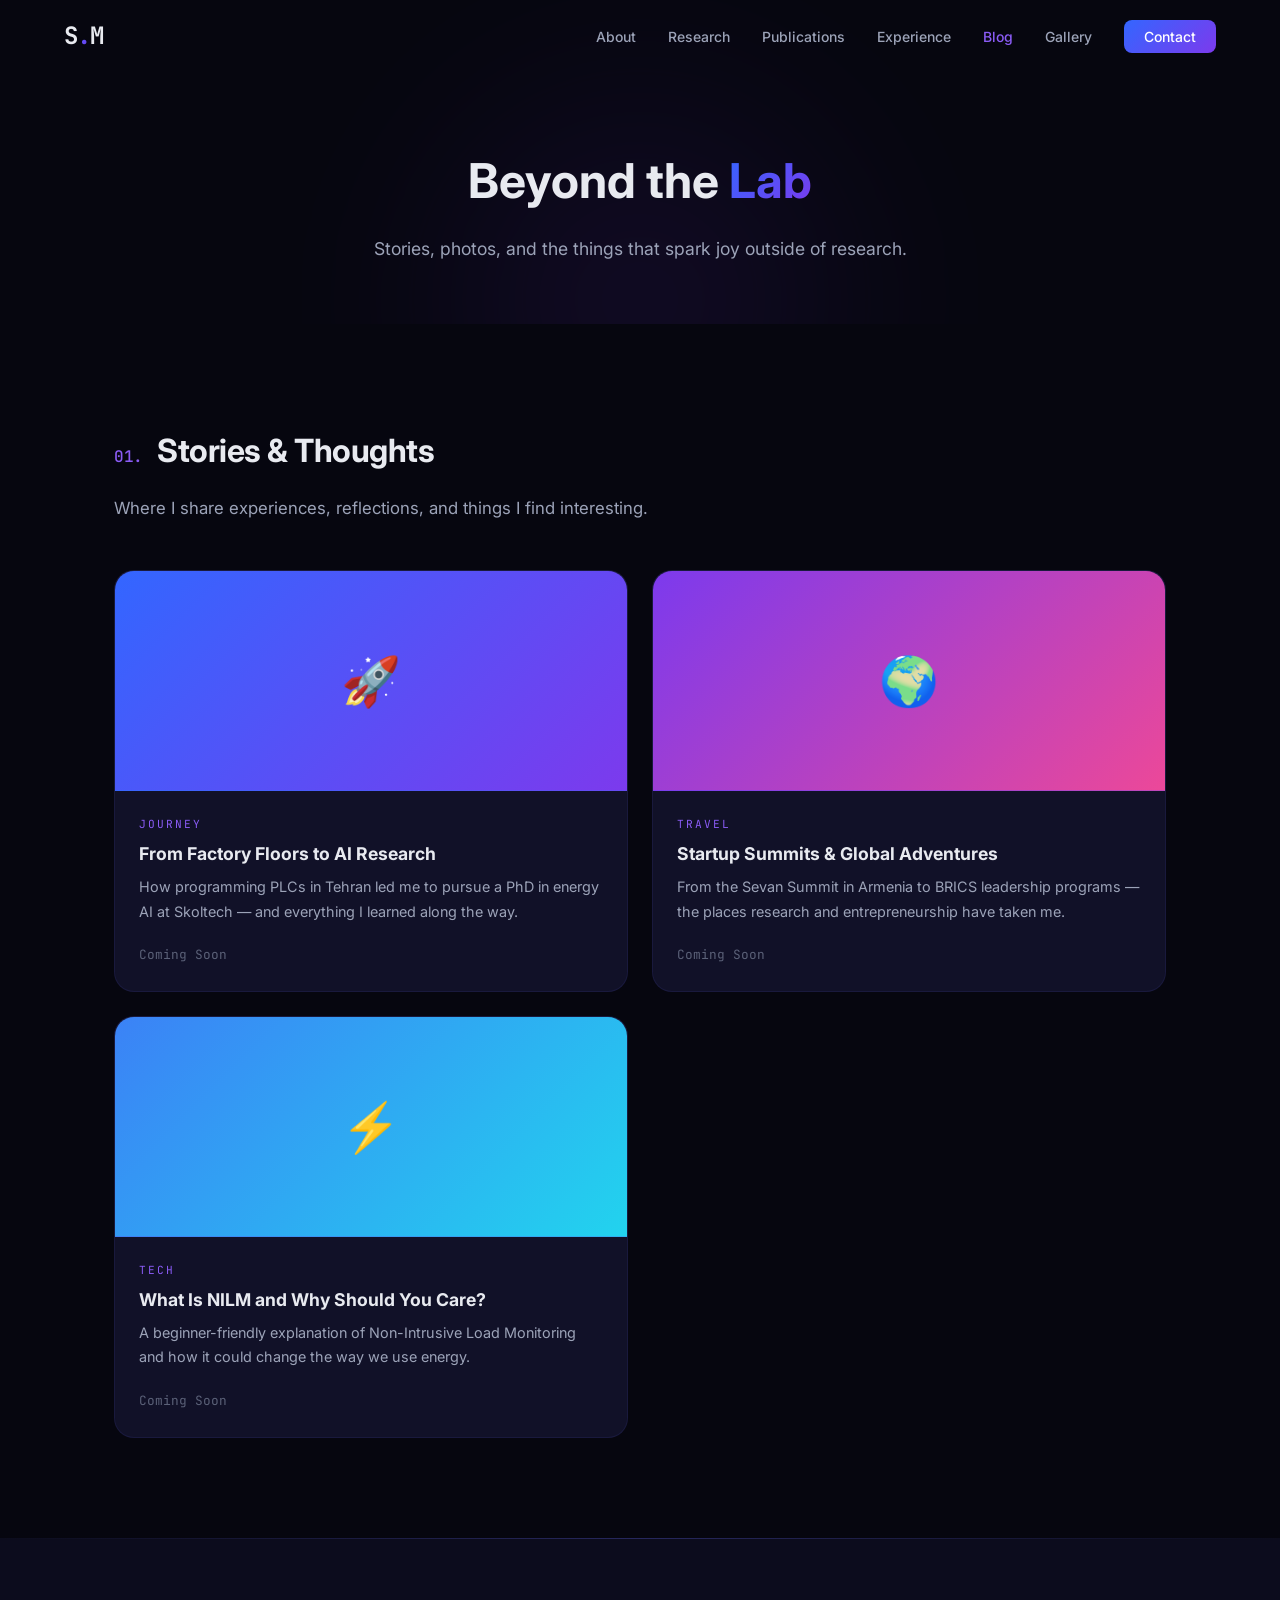
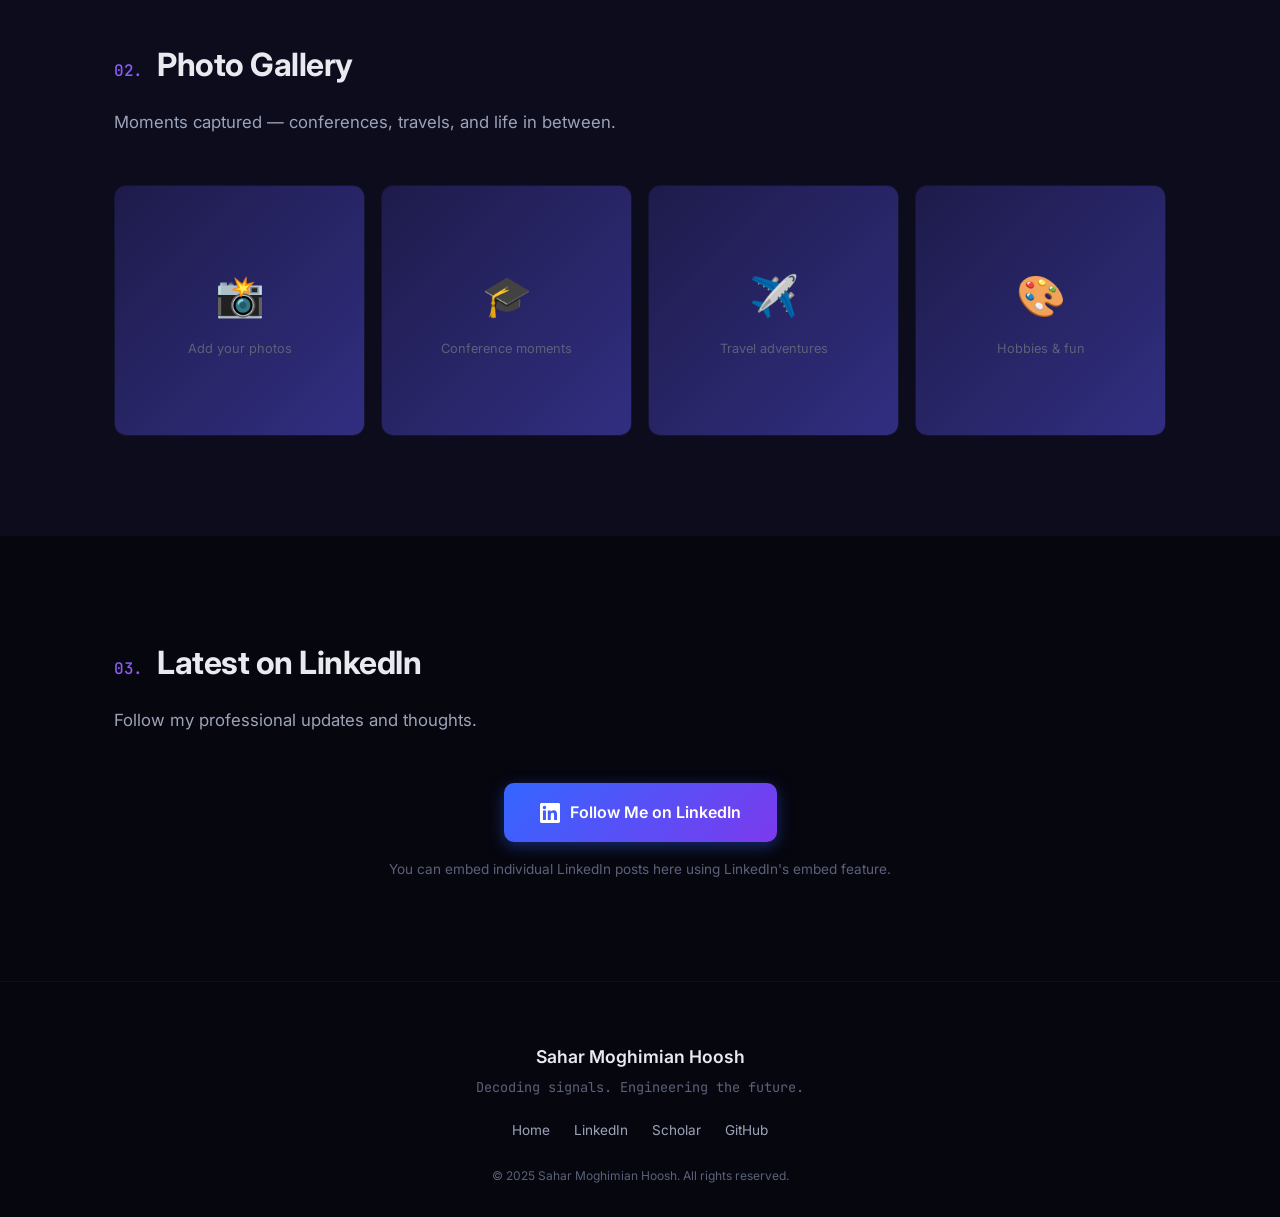
==== blog.html @ 9a4651af "Add personal website with futuristic signal vibes theme - Main page: hero with waveform animation, a" ====
<!DOCTYPE html>
<html lang="en">
<head>
    <meta charset="UTF-8">
    <meta name="viewport" content="width=device-width, initial-scale=1.0">
    <title>Blog & Life — Sahar Moghimian Hoosh</title>
    <meta name="description" content="Stories, photos, hobbies, and life beyond research.">
    <link rel="preconnect" href="https://fonts.googleapis.com">
    <link rel="preconnect" href="https://fonts.gstatic.com" crossorigin>
    <link href="https://fonts.googleapis.com/css2?family=Inter:wght@300;400;500;600;700&family=JetBrains+Mono:wght@400;500&display=swap" rel="stylesheet">
    <link rel="stylesheet" href="css/style.css">
    <link rel="icon" type="image/svg+xml" href="data:image/svg+xml,<svg xmlns='http://www.w3.org/2000/svg' viewBox='0 0 100 100'><text y='.9em' font-size='90'>⚡</text></svg>">
</head>
<body>
    <!-- Navigation -->
    <nav class="nav" id="nav">
        <div class="nav-container">
            <a href="index.html" class="nav-logo">S<span class="accent">.</span>M</a>
            <button class="nav-toggle" id="navToggle" aria-label="Toggle menu">
                <span></span><span></span><span></span>
            </button>
            <ul class="nav-links" id="navLinks">
                <li><a href="index.html#about">About</a></li>
                <li><a href="index.html#research">Research</a></li>
                <li><a href="index.html#publications">Publications</a></li>
                <li><a href="index.html#experience">Experience</a></li>
                <li><a href="#blog" class="nav-blog-link">Blog</a></li>
                <li><a href="#gallery">Gallery</a></li>
                <li><a href="index.html#contact" class="nav-cta">Contact</a></li>
            </ul>
        </div>
    </nav>

    <!-- Blog Hero -->
    <section class="blog-hero">
        <h1>Beyond the <span class="accent">Lab</span></h1>
        <p>Stories, photos, and the things that spark joy outside of research.</p>
    </section>

    <!-- Blog Posts Section -->
    <section class="section" id="blog">
        <div class="container">
            <h2 class="section-title"><span class="title-number">01.</span> Stories & Thoughts</h2>
            <p class="section-subtitle">Where I share experiences, reflections, and things I find interesting.</p>

            <div class="blog-grid">
                <!-- Sample blog post cards — replace with your real content -->
                <article class="blog-card reveal">
                    <div style="width:100%;height:220px;background:linear-gradient(135deg, var(--blue), var(--purple));display:flex;align-items:center;justify-content:center;border-bottom:1px solid rgba(99,102,241,0.1);">
                        <span style="font-size:3rem;">🚀</span>
                    </div>
                    <div class="blog-card-body">
                        <span class="blog-card-tag">Journey</span>
                        <h3>From Factory Floors to AI Research</h3>
                        <p>How programming PLCs in Tehran led me to pursue a PhD in energy AI at Skoltech — and everything I learned along the way.</p>
                        <span class="blog-card-date">Coming Soon</span>
                    </div>
                </article>

                <article class="blog-card reveal">
                    <div style="width:100%;height:220px;background:linear-gradient(135deg, #7c3aed, #ec4899);display:flex;align-items:center;justify-content:center;border-bottom:1px solid rgba(99,102,241,0.1);">
                        <span style="font-size:3rem;">🌍</span>
                    </div>
                    <div class="blog-card-body">
                        <span class="blog-card-tag">Travel</span>
                        <h3>Startup Summits & Global Adventures</h3>
                        <p>From the Sevan Summit in Armenia to BRICS leadership programs — the places research and entrepreneurship have taken me.</p>
                        <span class="blog-card-date">Coming Soon</span>
                    </div>
                </article>

                <article class="blog-card reveal">
                    <div style="width:100%;height:220px;background:linear-gradient(135deg, #3b82f6, #22d3ee);display:flex;align-items:center;justify-content:center;border-bottom:1px solid rgba(99,102,241,0.1);">
                        <span style="font-size:3rem;">⚡</span>
                    </div>
                    <div class="blog-card-body">
                        <span class="blog-card-tag">Tech</span>
                        <h3>What Is NILM and Why Should You Care?</h3>
                        <p>A beginner-friendly explanation of Non-Intrusive Load Monitoring and how it could change the way we use energy.</p>
                        <span class="blog-card-date">Coming Soon</span>
                    </div>
                </article>
            </div>
        </div>
    </section>

    <!-- Photo Gallery Section -->
    <section class="section section-alt" id="gallery">
        <div class="container">
            <h2 class="section-title"><span class="title-number">02.</span> Photo Gallery</h2>
            <p class="section-subtitle">Moments captured — conferences, travels, and life in between.</p>

            <div class="gallery-grid">
                <!-- Placeholder gallery items — replace src with your actual photos -->
                <div class="gallery-item reveal" onclick="openLightbox(this)">
                    <div style="width:100%;height:100%;background:linear-gradient(135deg, #1e1b4b, #312e81);display:flex;align-items:center;justify-content:center;flex-direction:column;gap:8px;">
                        <span style="font-size:2.5rem;">📸</span>
                        <span style="color:var(--text-muted);font-size:0.8rem;">Add your photos</span>
                    </div>
                    <div class="gallery-overlay"><p>Add a caption here</p></div>
                </div>
                <div class="gallery-item reveal">
                    <div style="width:100%;height:100%;background:linear-gradient(135deg, #1e1b4b, #312e81);display:flex;align-items:center;justify-content:center;flex-direction:column;gap:8px;">
                        <span style="font-size:2.5rem;">🎓</span>
                        <span style="color:var(--text-muted);font-size:0.8rem;">Conference moments</span>
                    </div>
                </div>
                <div class="gallery-item reveal">
                    <div style="width:100%;height:100%;background:linear-gradient(135deg, #1e1b4b, #312e81);display:flex;align-items:center;justify-content:center;flex-direction:column;gap:8px;">
                        <span style="font-size:2.5rem;">✈️</span>
                        <span style="color:var(--text-muted);font-size:0.8rem;">Travel adventures</span>
                    </div>
                </div>
                <div class="gallery-item reveal">
                    <div style="width:100%;height:100%;background:linear-gradient(135deg, #1e1b4b, #312e81);display:flex;align-items:center;justify-content:center;flex-direction:column;gap:8px;">
                        <span style="font-size:2.5rem;">🎨</span>
                        <span style="color:var(--text-muted);font-size:0.8rem;">Hobbies & fun</span>
                    </div>
                </div>
            </div>
        </div>
    </section>

    <!-- LinkedIn Feed Section -->
    <section class="section" id="linkedin">
        <div class="container">
            <h2 class="section-title"><span class="title-number">03.</span> Latest on LinkedIn</h2>
            <p class="section-subtitle">Follow my professional updates and thoughts.</p>
            <div style="text-align:center;margin-top:40px;">
                <a href="https://www.linkedin.com/in/sahar-moghimian/" target="_blank" rel="noopener" class="btn btn-primary" style="font-size:1rem;padding:16px 36px;">
                    <svg viewBox="0 0 24 24" fill="currentColor" style="width:20px;height:20px;margin-right:10px;"><path d="M20.447 20.452h-3.554v-5.569c0-1.328-.027-3.037-1.852-3.037-1.853 0-2.136 1.445-2.136 2.939v5.667H9.351V9h3.414v1.561h.046c.477-.9 1.637-1.85 3.37-1.85 3.601 0 4.267 2.37 4.267 5.455v6.286zM5.337 7.433c-1.144 0-2.063-.926-2.063-2.065 0-1.138.92-2.063 2.063-2.063 1.14 0 2.064.925 2.064 2.063 0 1.139-.925 2.065-2.064 2.065zm1.782 13.019H3.555V9h3.564v11.452zM22.225 0H1.771C.792 0 0 .774 0 1.729v20.542C0 23.227.792 24 1.771 24h20.451C23.2 24 24 23.227 24 22.271V1.729C24 .774 23.2 0 22.222 0h.003z"/></svg>
                    Follow Me on LinkedIn
                </a>
                <p style="color:var(--text-muted);font-size:0.85rem;margin-top:16px;">You can embed individual LinkedIn posts here using LinkedIn's embed feature.</p>

                <!-- Example: To embed a LinkedIn post, go to the post > click "..." > "Embed this post" > paste the iframe here -->
                <!-- <iframe src="LINKEDIN_EMBED_URL" height="400" width="100%" frameborder="0" allowfullscreen="" title="Embedded post"></iframe> -->
            </div>
        </div>
    </section>

    <!-- Footer -->
    <footer class="footer">
        <div class="container">
            <div class="footer-content">
                <p class="footer-name">Sahar Moghimian Hoosh</p>
                <p class="footer-tagline">Decoding signals. Engineering the future.</p>
                <div class="footer-links">
                    <a href="index.html">Home</a>
                    <a href="https://www.linkedin.com/in/sahar-moghimian/" target="_blank" rel="noopener">LinkedIn</a>
                    <a href="https://scholar.google.com/citations?user=whAYE34AAAAJ&hl=en" target="_blank" rel="noopener">Scholar</a>
                    <a href="https://github.com/Saharmgh" target="_blank" rel="noopener">GitHub</a>
                </div>
                <p class="footer-copy">&copy; 2025 Sahar Moghimian Hoosh. All rights reserved.</p>
            </div>
        </div>
    </footer>

    <!-- Lightbox -->
    <div class="lightbox" id="lightbox" onclick="closeLightbox()">
        <button class="lightbox-close">&times;</button>
        <img id="lightboxImg" src="" alt="Full size photo">
    </div>

    <script src="js/main.js"></script>
</body>
</html>
---- css/style.css ----
/* ========================================
   SAHAR MOGHIMIAN HOOSH — Personal Website
   Theme: Futuristic Signal Vibes
   Colors: Royal Blue + Glowy Purple
   ======================================== */

/* --- CSS Variables --- */
:root {
    --bg-primary: #06060f;
    --bg-secondary: #0c0c1d;
    --bg-card: #111128;
    --bg-card-hover: #16163a;

    --blue: #3366ff;
    --blue-bright: #4d7aff;
    --purple: #7c3aed;
    --purple-bright: #8b5cf6;
    --indigo: #6366f1;
    --cyan: #22d3ee;

    --glow-blue: rgba(51, 102, 255, 0.4);
    --glow-purple: rgba(124, 58, 237, 0.4);
    --glow-indigo: rgba(99, 102, 241, 0.3);

    --text-primary: #e8eaf0;
    --text-secondary: #9ca3b8;
    --text-muted: #5b6178;

    --gradient-main: linear-gradient(135deg, var(--blue), var(--purple));
    --gradient-glow: linear-gradient(135deg, var(--blue-bright), var(--purple-bright));
    --gradient-card: linear-gradient(135deg, rgba(51, 102, 255, 0.08), rgba(124, 58, 237, 0.08));

    --radius: 12px;
    --radius-lg: 20px;
    --transition: 0.3s cubic-bezier(0.4, 0, 0.2, 1);
    --font-main: 'Inter', -apple-system, BlinkMacSystemFont, sans-serif;
    --font-mono: 'JetBrains Mono', monospace;
}

/* --- Reset & Base --- */
*, *::before, *::after {
    margin: 0;
    padding: 0;
    box-sizing: border-box;
}

html {
    scroll-behavior: smooth;
    scroll-padding-top: 80px;
}

body {
    font-family: var(--font-main);
    background: var(--bg-primary);
    color: var(--text-primary);
    line-height: 1.7;
    overflow-x: hidden;
    -webkit-font-smoothing: antialiased;
}

::selection {
    background: var(--purple);
    color: white;
}

a {
    color: var(--blue-bright);
    text-decoration: none;
    transition: var(--transition);
}

a:hover {
    color: var(--purple-bright);
}

img {
    max-width: 100%;
    display: block;
}

/* --- Scrollbar --- */
::-webkit-scrollbar {
    width: 8px;
}
::-webkit-scrollbar-track {
    background: var(--bg-primary);
}
::-webkit-scrollbar-thumb {
    background: var(--purple);
    border-radius: 4px;
}
::-webkit-scrollbar-thumb:hover {
    background: var(--blue);
}

/* --- Container --- */
.container {
    max-width: 1100px;
    margin: 0 auto;
    padding: 0 24px;
}

/* ========================================
   NAVIGATION
   ======================================== */
.nav {
    position: fixed;
    top: 0;
    left: 0;
    right: 0;
    z-index: 1000;
    padding: 16px 0;
    transition: var(--transition);
    background: transparent;
}

.nav.scrolled {
    background: rgba(6, 6, 15, 0.85);
    backdrop-filter: blur(20px);
    -webkit-backdrop-filter: blur(20px);
    border-bottom: 1px solid rgba(99, 102, 241, 0.1);
    padding: 10px 0;
}

.nav-container {
    max-width: 1200px;
    margin: 0 auto;
    padding: 0 24px;
    display: flex;
    align-items: center;
    justify-content: space-between;
}

.nav-logo {
    font-size: 1.5rem;
    font-weight: 700;
    color: var(--text-primary) !important;
    font-family: var(--font-mono);
    letter-spacing: -1px;
}

.accent {
    background: var(--gradient-main);
    -webkit-background-clip: text;
    background-clip: text;
    -webkit-text-fill-color: transparent;
}

.nav-links {
    display: flex;
    align-items: center;
    gap: 32px;
    list-style: none;
}

.nav-links a {
    color: var(--text-secondary);
    font-size: 0.875rem;
    font-weight: 500;
    transition: var(--transition);
    position: relative;
}

.nav-links a::after {
    content: '';
    position: absolute;
    bottom: -4px;
    left: 0;
    width: 0;
    height: 2px;
    background: var(--gradient-main);
    transition: var(--transition);
    border-radius: 1px;
}

.nav-links a:hover {
    color: var(--text-primary);
}

.nav-links a:hover::after {
    width: 100%;
}

.nav-blog-link {
    color: var(--purple-bright) !important;
}

.nav-cta {
    background: var(--gradient-main);
    color: white !important;
    padding: 8px 20px;
    border-radius: 8px;
    font-weight: 600;
}

.nav-cta::after {
    display: none !important;
}

.nav-cta:hover {
    box-shadow: 0 0 20px var(--glow-blue), 0 0 40px var(--glow-purple);
    transform: translateY(-1px);
}

/* Mobile nav toggle */
.nav-toggle {
    display: none;
    flex-direction: column;
    gap: 5px;
    background: none;
    border: none;
    cursor: pointer;
    padding: 4px;
    z-index: 1001;
}

.nav-toggle span {
    width: 24px;
    height: 2px;
    background: var(--text-primary);
    border-radius: 2px;
    transition: var(--transition);
}

.nav-toggle.active span:nth-child(1) {
    transform: rotate(45deg) translate(5px, 5px);
}
.nav-toggle.active span:nth-child(2) {
    opacity: 0;
}
.nav-toggle.active span:nth-child(3) {
    transform: rotate(-45deg) translate(5px, -5px);
}

/* ========================================
   HERO SECTION
   ======================================== */
.hero {
    min-height: 100vh;
    display: flex;
    align-items: center;
    position: relative;
    overflow: hidden;
    padding: 100px 24px 60px;
}

#waveCanvas {
    position: absolute;
    top: 0;
    left: 0;
    width: 100%;
    height: 100%;
    z-index: 0;
    opacity: 0.5;
}

.hero-content {
    max-width: 1200px;
    margin: 0 auto;
    display: grid;
    grid-template-columns: 1.2fr 0.8fr;
    gap: 60px;
    align-items: center;
    position: relative;
    z-index: 1;
    width: 100%;
}

.hero-greeting {
    font-family: var(--font-mono);
    color: var(--purple-bright);
    font-size: 1rem;
    margin-bottom: 12px;
    letter-spacing: 2px;
    text-transform: uppercase;
}

.hero-name {
    font-size: clamp(2.2rem, 5vw, 3.8rem);
    font-weight: 700;
    line-height: 1.15;
    margin-bottom: 16px;
    letter-spacing: -1px;
}

.hero-roles {
    font-family: var(--font-mono);
    font-size: 1.05rem;
    color: var(--cyan);
    margin-bottom: 16px;
    min-height: 28px;
    display: flex;
    align-items: center;
}

.cursor {
    animation: blink 1s infinite;
    color: var(--cyan);
    margin-left: 2px;
}

@keyframes blink {
    0%, 50% { opacity: 1; }
    51%, 100% { opacity: 0; }
}

.hero-tagline {
    color: var(--text-secondary);
    font-size: 1.1rem;
    margin-bottom: 32px;
    max-width: 480px;
}

.hero-buttons {
    display: flex;
    gap: 16px;
    margin-bottom: 40px;
    flex-wrap: wrap;
}

.btn {
    display: inline-flex;
    align-items: center;
    padding: 12px 28px;
    border-radius: 10px;
    font-weight: 600;
    font-size: 0.95rem;
    transition: var(--transition);
    cursor: pointer;
    border: none;
}

.btn-primary {
    background: var(--gradient-main);
    color: white;
    box-shadow: 0 4px 15px var(--glow-blue);
}

.btn-primary:hover {
    color: white;
    transform: translateY(-2px);
    box-shadow: 0 8px 30px var(--glow-blue), 0 0 40px var(--glow-purple);
}

.btn-outline {
    background: transparent;
    color: var(--text-primary);
    border: 1px solid rgba(99, 102, 241, 0.3);
}

.btn-outline:hover {
    border-color: var(--purple-bright);
    background: rgba(99, 102, 241, 0.05);
    color: var(--text-primary);
    box-shadow: 0 0 20px var(--glow-indigo);
}

.hero-socials {
    display: flex;
    gap: 16px;
}

.social-icon {
    width: 40px;
    height: 40px;
    border-radius: 10px;
    display: flex;
    align-items: center;
    justify-content: center;
    background: rgba(99, 102, 241, 0.08);
    border: 1px solid rgba(99, 102, 241, 0.15);
    color: var(--text-secondary);
    transition: var(--transition);
}

.social-icon svg {
    width: 18px;
    height: 18px;
}

.social-icon:hover {
    background: rgba(99, 102, 241, 0.15);
    color: var(--blue-bright);
    border-color: var(--blue);
    box-shadow: 0 0 15px var(--glow-indigo);
    transform: translateY(-2px);
}

/* Hero Image */
.hero-image {
    position: relative;
    display: flex;
    justify-content: center;
}

.hero-image img {
    width: 320px;
    height: 400px;
    object-fit: cover;
    object-position: top;
    border-radius: var(--radius-lg);
    position: relative;
    z-index: 1;
    border: 2px solid rgba(99, 102, 241, 0.2);
}

.image-glow {
    position: absolute;
    top: 50%;
    left: 50%;
    transform: translate(-50%, -50%);
    width: 300px;
    height: 380px;
    background: radial-gradient(ellipse, var(--glow-purple), var(--glow-blue), transparent 70%);
    filter: blur(40px);
    z-index: 0;
    animation: pulseGlow 4s ease-in-out infinite alternate;
}

@keyframes pulseGlow {
    0% { opacity: 0.5; transform: translate(-50%, -50%) scale(1); }
    100% { opacity: 0.8; transform: translate(-50%, -50%) scale(1.1); }
}

/* Scroll indicator */
.scroll-indicator {
    position: absolute;
    bottom: 30px;
    left: 50%;
    transform: translateX(-50%);
    display: flex;
    flex-direction: column;
    align-items: center;
    gap: 8px;
    z-index: 1;
}

.scroll-indicator span {
    font-family: var(--font-mono);
    font-size: 0.7rem;
    color: var(--text-muted);
    text-transform: uppercase;
    letter-spacing: 3px;
}

.scroll-line {
    width: 1px;
    height: 40px;
    background: linear-gradient(to bottom, var(--purple), transparent);
    animation: scrollPulse 2s ease-in-out infinite;
}

@keyframes scrollPulse {
    0%, 100% { opacity: 0.3; height: 40px; }
    50% { opacity: 1; height: 55px; }
}

/* ========================================
   SECTIONS — General
   ======================================== */
.section {
    padding: 100px 0;
    position: relative;
}

.section-alt {
    background: var(--bg-secondary);
}

.section-alt::before {
    content: '';
    position: absolute;
    top: 0;
    left: 0;
    right: 0;
    height: 1px;
    background: linear-gradient(90deg, transparent, var(--glow-indigo), transparent);
}

.section-title {
    font-size: 2rem;
    font-weight: 700;
    margin-bottom: 16px;
    letter-spacing: -0.5px;
}

.title-number {
    font-family: var(--font-mono);
    color: var(--purple-bright);
    font-size: 1rem;
    font-weight: 500;
    margin-right: 8px;
}

.section-subtitle {
    color: var(--text-secondary);
    font-size: 1.05rem;
    max-width: 600px;
    margin-bottom: 48px;
}

/* ========================================
   ABOUT
   ======================================== */
.about-grid {
    display: grid;
    grid-template-columns: 1.5fr 1fr;
    gap: 60px;
    align-items: start;
    margin-top: 40px;
}

.about-text p {
    color: var(--text-secondary);
    margin-bottom: 16px;
    font-size: 1rem;
}

.about-text strong {
    color: var(--text-primary);
}

.about-stats {
    display: grid;
    grid-template-columns: 1fr 1fr;
    gap: 16px;
}

.stat-card {
    background: var(--gradient-card);
    border: 1px solid rgba(99, 102, 241, 0.12);
    border-radius: var(--radius);
    padding: 24px;
    text-align: center;
    transition: var(--transition);
}

.stat-card:hover {
    border-color: rgba(99, 102, 241, 0.3);
    box-shadow: 0 0 25px var(--glow-indigo);
    transform: translateY(-3px);
}

.stat-number {
    display: block;
    font-size: 2.5rem;
    font-weight: 700;
    background: var(--gradient-glow);
    -webkit-background-clip: text;
    background-clip: text;
    -webkit-text-fill-color: transparent;
    line-height: 1.2;
}

.stat-label {
    font-size: 0.8rem;
    color: var(--text-muted);
    text-transform: uppercase;
    letter-spacing: 1px;
    margin-top: 4px;
}

/* ========================================
   RESEARCH
   ======================================== */
.research-grid {
    display: grid;
    grid-template-columns: repeat(3, 1fr);
    gap: 24px;
}

.research-card {
    background: var(--bg-card);
    border: 1px solid rgba(99, 102, 241, 0.1);
    border-radius: var(--radius-lg);
    padding: 32px;
    transition: var(--transition);
    position: relative;
    overflow: hidden;
}

.research-card::before {
    content: '';
    position: absolute;
    top: 0;
    left: 0;
    right: 0;
    height: 2px;
    background: var(--gradient-main);
    opacity: 0;
    transition: var(--transition);
}

.research-card:hover {
    border-color: rgba(99, 102, 241, 0.25);
    transform: translateY(-5px);
    box-shadow: 0 15px 40px rgba(6, 6, 15, 0.5), 0 0 30px var(--glow-indigo);
}

.research-card:hover::before {
    opacity: 1;
}

.card-icon {
    width: 48px;
    height: 48px;
    border-radius: 12px;
    background: rgba(99, 102, 241, 0.1);
    display: flex;
    align-items: center;
    justify-content: center;
    margin-bottom: 20px;
    color: var(--blue-bright);
}

.card-icon svg {
    width: 24px;
    height: 24px;
}

.research-card h3 {
    font-size: 1.15rem;
    font-weight: 600;
    margin-bottom: 12px;
}

.research-card p {
    color: var(--text-secondary);
    font-size: 0.9rem;
    margin-bottom: 16px;
}

.card-tags {
    display: flex;
    flex-wrap: wrap;
    gap: 8px;
}

.card-tags span {
    font-size: 0.75rem;
    font-family: var(--font-mono);
    padding: 4px 10px;
    border-radius: 6px;
    background: rgba(99, 102, 241, 0.08);
    color: var(--purple-bright);
    border: 1px solid rgba(99, 102, 241, 0.15);
}

/* ========================================
   PUBLICATIONS
   ======================================== */
.pub-filters {
    display: flex;
    gap: 12px;
    margin-bottom: 32px;
    flex-wrap: wrap;
}

.pub-filter {
    padding: 8px 20px;
    border-radius: 8px;
    background: rgba(99, 102, 241, 0.06);
    border: 1px solid rgba(99, 102, 241, 0.12);
    color: var(--text-secondary);
    font-size: 0.85rem;
    font-weight: 500;
    cursor: pointer;
    transition: var(--transition);
    font-family: var(--font-main);
}

.pub-filter:hover,
.pub-filter.active {
    background: rgba(99, 102, 241, 0.15);
    border-color: var(--purple);
    color: var(--text-primary);
}

.pub-filter.active {
    box-shadow: 0 0 15px var(--glow-indigo);
}

.publications-list {
    display: flex;
    flex-direction: column;
    gap: 16px;
}

.pub-card {
    background: var(--bg-card);
    border: 1px solid rgba(99, 102, 241, 0.1);
    border-radius: var(--radius);
    padding: 24px 28px;
    transition: var(--transition);
    position: relative;
}

.pub-card:hover {
    border-color: rgba(99, 102, 241, 0.25);
    box-shadow: 0 5px 20px rgba(6, 6, 15, 0.3), 0 0 20px var(--glow-indigo);
}

.pub-card.hidden {
    display: none;
}

.pub-badge {
    position: absolute;
    top: 16px;
    right: 16px;
    background: var(--gradient-main);
    color: white;
    font-size: 0.7rem;
    font-weight: 700;
    padding: 4px 12px;
    border-radius: 20px;
    text-transform: uppercase;
    letter-spacing: 1px;
}

.pub-card h4 {
    font-size: 1rem;
    font-weight: 600;
    margin-bottom: 8px;
    padding-right: 100px;
    line-height: 1.5;
}

.pub-authors {
    color: var(--text-secondary);
    font-size: 0.85rem;
    margin-bottom: 4px;
}

.pub-venue {
    color: var(--text-muted);
    font-size: 0.8rem;
    font-style: italic;
    margin-bottom: 8px;
}

.pub-status {
    font-size: 0.7rem;
    font-weight: 600;
    font-family: var(--font-mono);
    padding: 3px 10px;
    border-radius: 4px;
    text-transform: uppercase;
    letter-spacing: 1px;
}

.pub-status.published {
    background: rgba(34, 197, 94, 0.1);
    color: #4ade80;
    border: 1px solid rgba(34, 197, 94, 0.2);
}

.pub-status.review {
    background: rgba(251, 191, 36, 0.1);
    color: #fbbf24;
    border: 1px solid rgba(251, 191, 36, 0.2);
}

.pub-status.preprint {
    background: rgba(99, 102, 241, 0.1);
    color: var(--indigo);
    border: 1px solid rgba(99, 102, 241, 0.2);
}

/* ========================================
   EXPERIENCE TIMELINE
   ======================================== */
.timeline {
    position: relative;
    padding-left: 40px;
    margin-top: 40px;
}

.timeline::before {
    content: '';
    position: absolute;
    left: 8px;
    top: 0;
    bottom: 0;
    width: 2px;
    background: linear-gradient(to bottom, var(--purple), var(--blue), transparent);
}

.timeline-item {
    position: relative;
    margin-bottom: 40px;
}

.timeline-dot {
    position: absolute;
    left: -36px;
    top: 6px;
    width: 14px;
    height: 14px;
    border-radius: 50%;
    background: var(--bg-primary);
    border: 2px solid var(--purple);
    z-index: 1;
    transition: var(--transition);
}

.timeline-item:hover .timeline-dot {
    background: var(--purple);
    box-shadow: 0 0 15px var(--glow-purple);
}

.timeline-content {
    background: var(--bg-card);
    border: 1px solid rgba(99, 102, 241, 0.1);
    border-radius: var(--radius);
    padding: 24px;
    transition: var(--transition);
}

.timeline-item:hover .timeline-content {
    border-color: rgba(99, 102, 241, 0.25);
    box-shadow: 0 5px 20px rgba(6, 6, 15, 0.3), 0 0 15px var(--glow-indigo);
}

.timeline-date {
    font-family: var(--font-mono);
    font-size: 0.8rem;
    color: var(--purple-bright);
    margin-bottom: 4px;
    display: block;
}

.timeline-content h4 {
    font-size: 1.1rem;
    font-weight: 600;
    margin-bottom: 4px;
}

.timeline-company {
    color: var(--blue-bright);
    font-size: 0.9rem;
    font-weight: 500;
    margin-bottom: 8px;
}

.timeline-content p:last-child {
    color: var(--text-secondary);
    font-size: 0.9rem;
}

/* ========================================
   SKILLS
   ======================================== */
.skills-grid {
    display: grid;
    grid-template-columns: repeat(3, 1fr);
    gap: 24px;
    margin-top: 40px;
}

.skill-category {
    background: var(--bg-card);
    border: 1px solid rgba(99, 102, 241, 0.1);
    border-radius: var(--radius-lg);
    padding: 28px;
    transition: var(--transition);
}

.skill-category:hover {
    border-color: rgba(99, 102, 241, 0.25);
}

.skill-category h4 {
    font-size: 1rem;
    margin-bottom: 20px;
    display: flex;
    align-items: center;
    gap: 8px;
}

.skill-icon {
    font-family: var(--font-mono);
    color: var(--purple-bright);
}

.skill-bars {
    display: flex;
    flex-direction: column;
    gap: 16px;
}

.skill-item {
    display: flex;
    flex-direction: column;
    gap: 6px;
}

.skill-name {
    font-size: 0.85rem;
    color: var(--text-secondary);
}

.skill-bar {
    height: 6px;
    background: rgba(99, 102, 241, 0.1);
    border-radius: 3px;
    overflow: hidden;
}

.skill-fill {
    height: 100%;
    background: var(--gradient-main);
    border-radius: 3px;
    width: 0;
    transition: width 1.5s cubic-bezier(0.4, 0, 0.2, 1);
    box-shadow: 0 0 10px var(--glow-blue);
}

/* ========================================
   ACHIEVEMENTS
   ======================================== */
.achievements-grid {
    display: grid;
    grid-template-columns: repeat(auto-fit, minmax(280px, 1fr));
    gap: 20px;
    margin-top: 40px;
}

.achievement-card {
    background: var(--bg-card);
    border: 1px solid rgba(99, 102, 241, 0.1);
    border-radius: var(--radius);
    padding: 24px;
    transition: var(--transition);
    display: flex;
    gap: 16px;
    align-items: flex-start;
}

.achievement-card:hover {
    border-color: rgba(99, 102, 241, 0.25);
    transform: translateY(-3px);
    box-shadow: 0 10px 30px rgba(6, 6, 15, 0.3), 0 0 20px var(--glow-indigo);
}

.achievement-icon {
    font-size: 1.8rem;
    flex-shrink: 0;
}

.achievement-card h4 {
    font-size: 0.95rem;
    font-weight: 600;
    margin-bottom: 4px;
}

.achievement-card p {
    color: var(--text-secondary);
    font-size: 0.85rem;
}

/* ========================================
   TEACHING
   ======================================== */
.teaching-grid {
    display: grid;
    grid-template-columns: repeat(2, 1fr);
    gap: 24px;
    margin-top: 40px;
}

.teaching-card {
    background: var(--bg-card);
    border: 1px solid rgba(99, 102, 241, 0.1);
    border-radius: var(--radius-lg);
    padding: 32px;
    transition: var(--transition);
}

.teaching-card:hover {
    border-color: rgba(99, 102, 241, 0.25);
    box-shadow: 0 10px 30px rgba(6, 6, 15, 0.3), 0 0 20px var(--glow-indigo);
}

.teaching-icon {
    width: 48px;
    height: 48px;
    border-radius: 12px;
    background: rgba(99, 102, 241, 0.1);
    display: flex;
    align-items: center;
    justify-content: center;
    margin-bottom: 16px;
    color: var(--blue-bright);
}

.teaching-icon svg {
    width: 24px;
    height: 24px;
}

.teaching-card h4 {
    font-size: 1.05rem;
    font-weight: 600;
    margin-bottom: 6px;
}

.teaching-role {
    color: var(--purple-bright);
    font-weight: 500;
    font-size: 0.9rem;
    margin-bottom: 4px;
}

.teaching-school {
    color: var(--text-muted);
    font-size: 0.85rem;
    margin-bottom: 12px;
}

.teaching-card p:last-child {
    color: var(--text-secondary);
    font-size: 0.9rem;
}

/* ========================================
   CONTACT
   ======================================== */
.contact-grid {
    margin-top: 40px;
}

.contact-links {
    display: grid;
    grid-template-columns: repeat(2, 1fr);
    gap: 16px;
}

.contact-item {
    display: flex;
    align-items: center;
    gap: 16px;
    padding: 20px 24px;
    background: var(--bg-card);
    border: 1px solid rgba(99, 102, 241, 0.1);
    border-radius: var(--radius);
    transition: var(--transition);
    color: var(--text-primary);
}

.contact-item:hover {
    border-color: rgba(99, 102, 241, 0.3);
    box-shadow: 0 5px 20px rgba(6, 6, 15, 0.3), 0 0 15px var(--glow-indigo);
    transform: translateY(-2px);
    color: var(--text-primary);
}

.contact-icon {
    width: 44px;
    height: 44px;
    border-radius: 12px;
    background: rgba(99, 102, 241, 0.1);
    display: flex;
    align-items: center;
    justify-content: center;
    flex-shrink: 0;
    color: var(--blue-bright);
}

.contact-icon svg {
    width: 20px;
    height: 20px;
}

.contact-item h4 {
    font-size: 0.85rem;
    font-weight: 600;
    margin-bottom: 2px;
}

.contact-item p {
    color: var(--text-secondary);
    font-size: 0.85rem;
}

/* ========================================
   FOOTER
   ======================================== */
.footer {
    padding: 60px 0 30px;
    border-top: 1px solid rgba(99, 102, 241, 0.08);
}

.footer-content {
    text-align: center;
}

.footer-name {
    font-size: 1.1rem;
    font-weight: 600;
    margin-bottom: 4px;
}

.footer-tagline {
    color: var(--text-muted);
    font-size: 0.85rem;
    font-family: var(--font-mono);
    margin-bottom: 20px;
}

.footer-links {
    display: flex;
    justify-content: center;
    gap: 24px;
    margin-bottom: 24px;
}

.footer-links a {
    color: var(--text-secondary);
    font-size: 0.85rem;
    transition: var(--transition);
}

.footer-links a:hover {
    color: var(--purple-bright);
}

.footer-copy {
    color: var(--text-muted);
    font-size: 0.75rem;
}

/* ========================================
   REVEAL ANIMATION
   ======================================== */
.reveal {
    opacity: 0;
    transform: translateY(30px);
    transition: opacity 0.7s ease, transform 0.7s ease;
}

.reveal.visible {
    opacity: 1;
    transform: translateY(0);
}

/* ========================================
   RESPONSIVE
   ======================================== */
@media (max-width: 968px) {
    .hero-content {
        grid-template-columns: 1fr;
        text-align: center;
        gap: 40px;
    }

    .hero-tagline {
        margin-left: auto;
        margin-right: auto;
    }

    .hero-buttons {
        justify-content: center;
    }

    .hero-socials {
        justify-content: center;
    }

    .hero-image {
        order: -1;
    }

    .hero-image img {
        width: 240px;
        height: 300px;
    }

    .about-grid {
        grid-template-columns: 1fr;
        gap: 40px;
    }

    .research-grid {
        grid-template-columns: 1fr;
    }

    .skills-grid {
        grid-template-columns: 1fr;
    }

    .teaching-grid {
        grid-template-columns: 1fr;
    }

    .contact-links {
        grid-template-columns: 1fr;
    }
}

@media (max-width: 768px) {
    .nav-toggle {
        display: flex;
    }

    .nav-links {
        position: fixed;
        top: 0;
        right: -100%;
        width: 280px;
        height: 100vh;
        flex-direction: column;
        background: rgba(6, 6, 15, 0.97);
        backdrop-filter: blur(20px);
        padding: 80px 32px 32px;
        gap: 24px;
        transition: var(--transition);
        border-left: 1px solid rgba(99, 102, 241, 0.1);
    }

    .nav-links.open {
        right: 0;
    }

    .nav-links a {
        font-size: 1rem;
    }

    .section {
        padding: 60px 0;
    }

    .section-title {
        font-size: 1.6rem;
    }

    .pub-card h4 {
        padding-right: 0;
    }

    .pub-badge {
        position: static;
        display: inline-block;
        margin-bottom: 8px;
    }

    .achievements-grid {
        grid-template-columns: 1fr;
    }
}

/* ========================================
   BLOG PAGE STYLES
   ======================================== */
.blog-hero {
    padding: 140px 24px 60px;
    text-align: center;
    position: relative;
    overflow: hidden;
}

.blog-hero::before {
    content: '';
    position: absolute;
    top: 0;
    left: 50%;
    transform: translateX(-50%);
    width: 600px;
    height: 600px;
    background: radial-gradient(ellipse, var(--glow-purple), transparent 70%);
    filter: blur(80px);
    opacity: 0.3;
}

.blog-hero h1 {
    font-size: clamp(2rem, 4vw, 3rem);
    font-weight: 700;
    margin-bottom: 12px;
    position: relative;
}

.blog-hero p {
    color: var(--text-secondary);
    font-size: 1.1rem;
    position: relative;
}

.blog-grid {
    display: grid;
    grid-template-columns: repeat(auto-fill, minmax(340px, 1fr));
    gap: 24px;
    margin-top: 40px;
}

.blog-card {
    background: var(--bg-card);
    border: 1px solid rgba(99, 102, 241, 0.1);
    border-radius: var(--radius-lg);
    overflow: hidden;
    transition: var(--transition);
}

.blog-card:hover {
    border-color: rgba(99, 102, 241, 0.25);
    transform: translateY(-5px);
    box-shadow: 0 15px 40px rgba(6, 6, 15, 0.5), 0 0 30px var(--glow-indigo);
}

.blog-card-image {
    width: 100%;
    height: 220px;
    object-fit: cover;
    border-bottom: 1px solid rgba(99, 102, 241, 0.1);
}

.blog-card-body {
    padding: 24px;
}

.blog-card-tag {
    font-family: var(--font-mono);
    font-size: 0.7rem;
    color: var(--purple-bright);
    text-transform: uppercase;
    letter-spacing: 2px;
    margin-bottom: 8px;
    display: block;
}

.blog-card-body h3 {
    font-size: 1.1rem;
    margin-bottom: 8px;
    line-height: 1.4;
}

.blog-card-body p {
    color: var(--text-secondary);
    font-size: 0.9rem;
    margin-bottom: 16px;
}

.blog-card-date {
    color: var(--text-muted);
    font-size: 0.8rem;
    font-family: var(--font-mono);
}

/* Photo gallery styles */
.gallery-grid {
    display: grid;
    grid-template-columns: repeat(auto-fill, minmax(250px, 1fr));
    gap: 16px;
    margin-top: 40px;
}

.gallery-item {
    border-radius: var(--radius);
    overflow: hidden;
    position: relative;
    cursor: pointer;
    aspect-ratio: 1;
    border: 1px solid rgba(99, 102, 241, 0.1);
    transition: var(--transition);
}

.gallery-item:hover {
    border-color: rgba(99, 102, 241, 0.3);
    transform: scale(1.02);
    box-shadow: 0 10px 30px rgba(6, 6, 15, 0.5), 0 0 20px var(--glow-indigo);
}

.gallery-item img {
    width: 100%;
    height: 100%;
    object-fit: cover;
    transition: var(--transition);
}

.gallery-item:hover img {
    transform: scale(1.05);
}

.gallery-overlay {
    position: absolute;
    bottom: 0;
    left: 0;
    right: 0;
    padding: 16px;
    background: linear-gradient(transparent, rgba(6, 6, 15, 0.9));
    opacity: 0;
    transition: var(--transition);
}

.gallery-item:hover .gallery-overlay {
    opacity: 1;
}

.gallery-overlay p {
    color: var(--text-primary);
    font-size: 0.85rem;
}

/* Lightbox */
.lightbox {
    position: fixed;
    inset: 0;
    background: rgba(6, 6, 15, 0.95);
    backdrop-filter: blur(20px);
    z-index: 10000;
    display: none;
    align-items: center;
    justify-content: center;
    cursor: pointer;
}

.lightbox.active {
    display: flex;
}

.lightbox img {
    max-width: 90vw;
    max-height: 90vh;
    border-radius: var(--radius);
    border: 1px solid rgba(99, 102, 241, 0.2);
}

.lightbox-close {
    position: absolute;
    top: 20px;
    right: 20px;
    width: 40px;
    height: 40px;
    border-radius: 50%;
    background: rgba(99, 102, 241, 0.1);
    border: 1px solid rgba(99, 102, 241, 0.2);
    color: var(--text-primary);
    font-size: 1.2rem;
    cursor: pointer;
    display: flex;
    align-items: center;
    justify-content: center;
    transition: var(--transition);
}

.lightbox-close:hover {
    background: rgba(99, 102, 241, 0.3);
}
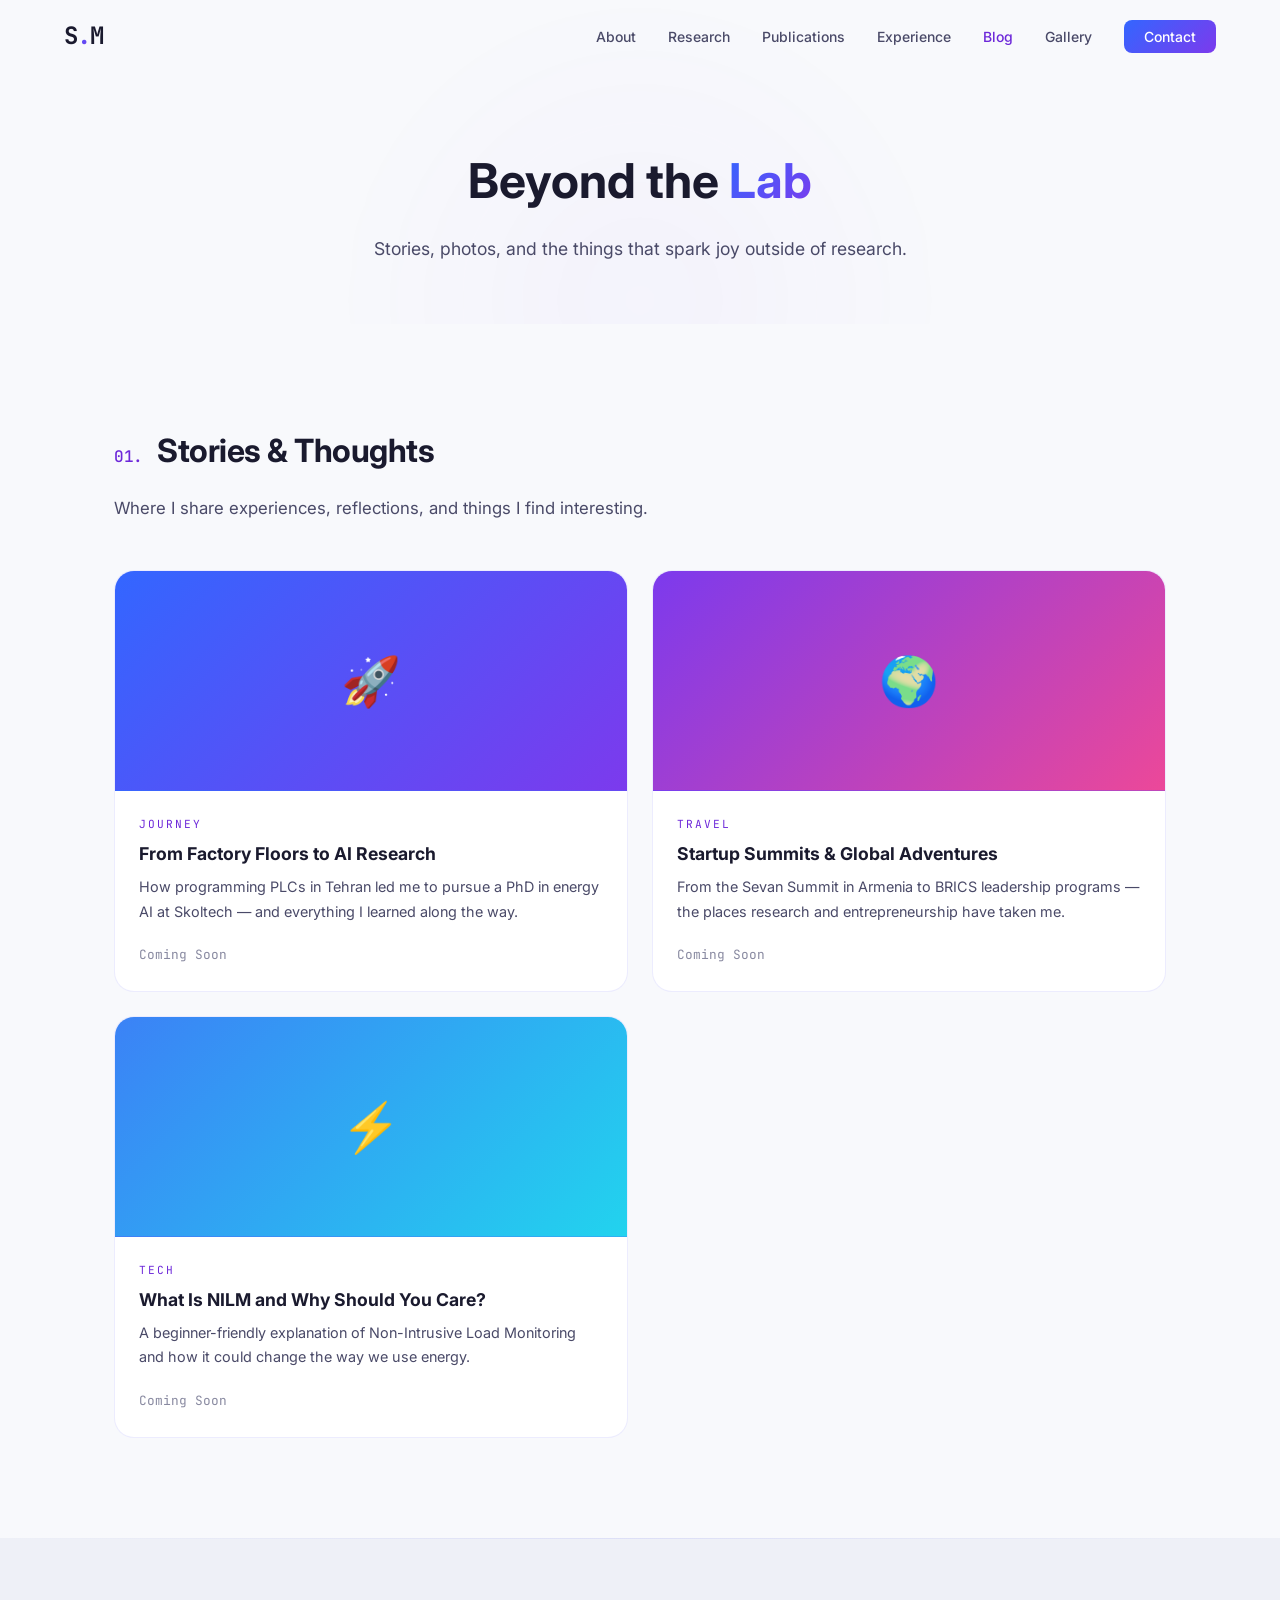
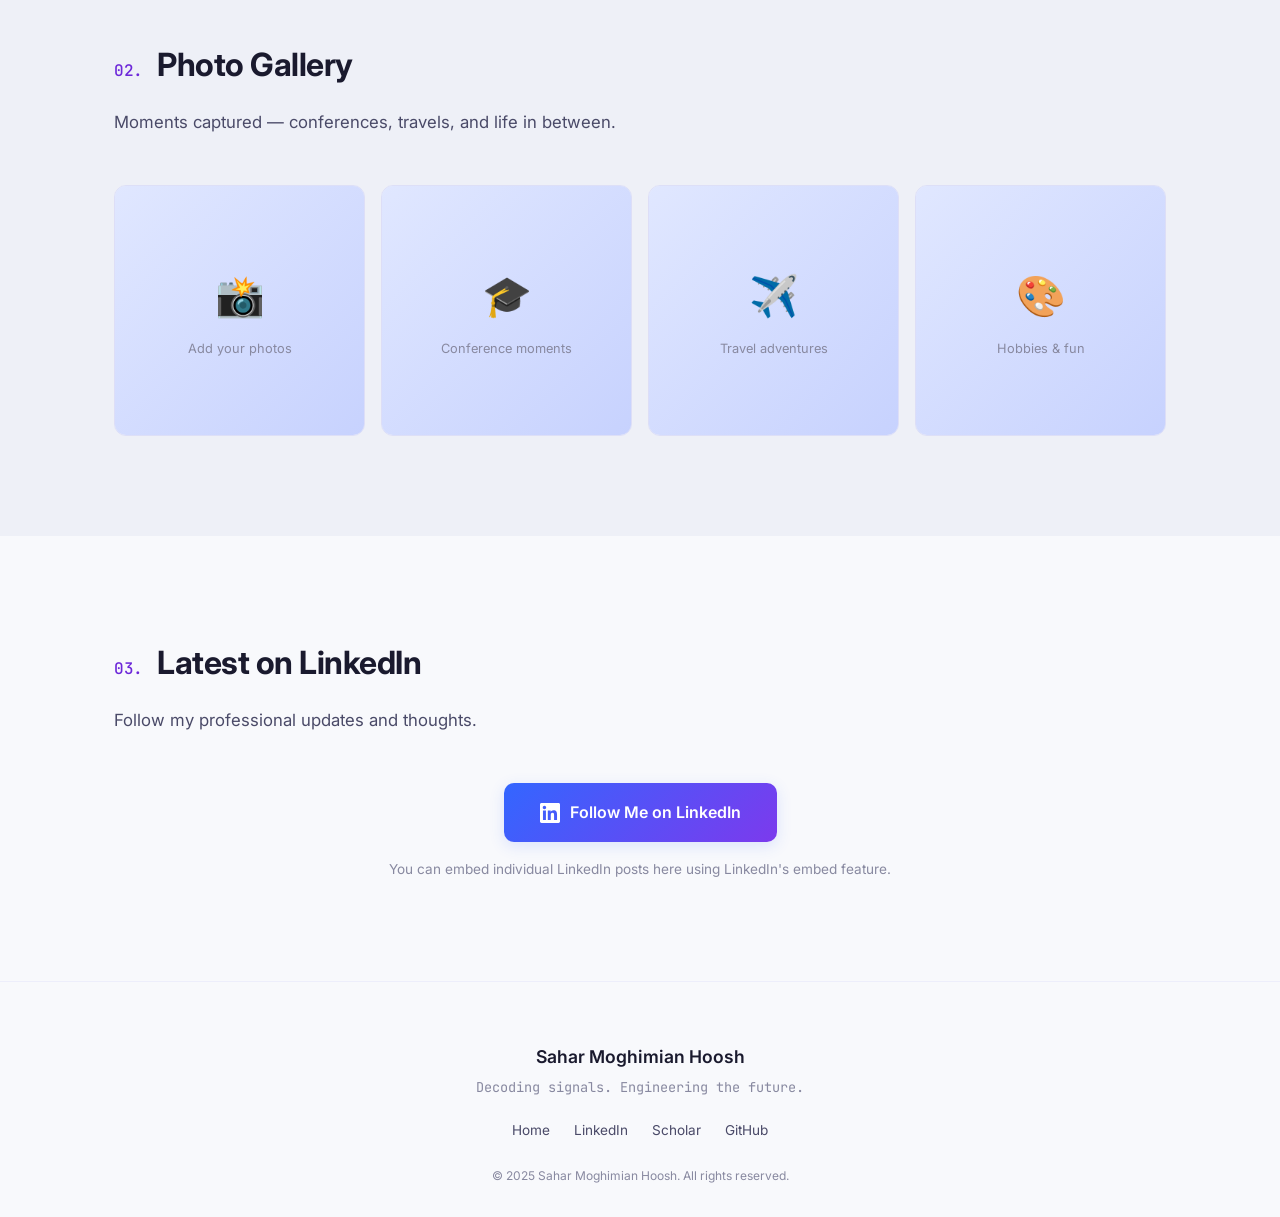
==== commit 194dab8f: "Switch to light theme - Light backgrounds (#f8f9fc) with white cards - Softer glow/shadow effects fo" ====
--- a/blog.html
+++ b/blog.html
@@ -93,26 +93,26 @@
             <div class="gallery-grid">
                 <!-- Placeholder gallery items — replace src with your actual photos -->
                 <div class="gallery-item reveal" onclick="openLightbox(this)">
-                    <div style="width:100%;height:100%;background:linear-gradient(135deg, #1e1b4b, #312e81);display:flex;align-items:center;justify-content:center;flex-direction:column;gap:8px;">
+                    <div style="width:100%;height:100%;background:linear-gradient(135deg, #e0e7ff, #c7d2fe);display:flex;align-items:center;justify-content:center;flex-direction:column;gap:8px;">
                         <span style="font-size:2.5rem;">📸</span>
                         <span style="color:var(--text-muted);font-size:0.8rem;">Add your photos</span>
                     </div>
                     <div class="gallery-overlay"><p>Add a caption here</p></div>
                 </div>
                 <div class="gallery-item reveal">
-                    <div style="width:100%;height:100%;background:linear-gradient(135deg, #1e1b4b, #312e81);display:flex;align-items:center;justify-content:center;flex-direction:column;gap:8px;">
+                    <div style="width:100%;height:100%;background:linear-gradient(135deg, #e0e7ff, #c7d2fe);display:flex;align-items:center;justify-content:center;flex-direction:column;gap:8px;">
                         <span style="font-size:2.5rem;">🎓</span>
                         <span style="color:var(--text-muted);font-size:0.8rem;">Conference moments</span>
                     </div>
                 </div>
                 <div class="gallery-item reveal">
-                    <div style="width:100%;height:100%;background:linear-gradient(135deg, #1e1b4b, #312e81);display:flex;align-items:center;justify-content:center;flex-direction:column;gap:8px;">
+                    <div style="width:100%;height:100%;background:linear-gradient(135deg, #e0e7ff, #c7d2fe);display:flex;align-items:center;justify-content:center;flex-direction:column;gap:8px;">
                         <span style="font-size:2.5rem;">✈️</span>
                         <span style="color:var(--text-muted);font-size:0.8rem;">Travel adventures</span>
                     </div>
                 </div>
                 <div class="gallery-item reveal">
-                    <div style="width:100%;height:100%;background:linear-gradient(135deg, #1e1b4b, #312e81);display:flex;align-items:center;justify-content:center;flex-direction:column;gap:8px;">
+                    <div style="width:100%;height:100%;background:linear-gradient(135deg, #e0e7ff, #c7d2fe);display:flex;align-items:center;justify-content:center;flex-direction:column;gap:8px;">
                         <span style="font-size:2.5rem;">🎨</span>
                         <span style="color:var(--text-muted);font-size:0.8rem;">Hobbies & fun</span>
                     </div>
--- a/css/style.css
+++ b/css/style.css
@@ -6,29 +6,29 @@
 
 /* --- CSS Variables --- */
 :root {
-    --bg-primary: #06060f;
-    --bg-secondary: #0c0c1d;
-    --bg-card: #111128;
-    --bg-card-hover: #16163a;
+    --bg-primary: #f8f9fc;
+    --bg-secondary: #eef0f7;
+    --bg-card: #ffffff;
+    --bg-card-hover: #f0f1fa;
 
     --blue: #3366ff;
-    --blue-bright: #4d7aff;
+    --blue-bright: #2952cc;
     --purple: #7c3aed;
-    --purple-bright: #8b5cf6;
+    --purple-bright: #6d28d9;
     --indigo: #6366f1;
-    --cyan: #22d3ee;
-
-    --glow-blue: rgba(51, 102, 255, 0.4);
-    --glow-purple: rgba(124, 58, 237, 0.4);
-    --glow-indigo: rgba(99, 102, 241, 0.3);
-
-    --text-primary: #e8eaf0;
-    --text-secondary: #9ca3b8;
-    --text-muted: #5b6178;
+    --cyan: #0891b2;
+
+    --glow-blue: rgba(51, 102, 255, 0.15);
+    --glow-purple: rgba(124, 58, 237, 0.15);
+    --glow-indigo: rgba(99, 102, 241, 0.12);
+
+    --text-primary: #1a1a2e;
+    --text-secondary: #4a4a68;
+    --text-muted: #8889a0;
 
     --gradient-main: linear-gradient(135deg, var(--blue), var(--purple));
     --gradient-glow: linear-gradient(135deg, var(--blue-bright), var(--purple-bright));
-    --gradient-card: linear-gradient(135deg, rgba(51, 102, 255, 0.08), rgba(124, 58, 237, 0.08));
+    --gradient-card: linear-gradient(135deg, rgba(51, 102, 255, 0.05), rgba(124, 58, 237, 0.05));
 
     --radius: 12px;
     --radius-lg: 20px;
@@ -60,7 +60,7 @@
 
 ::selection {
     background: var(--purple);
-    color: white;
+    color: #ffffff;
 }
 
 a {
@@ -83,14 +83,14 @@
     width: 8px;
 }
 ::-webkit-scrollbar-track {
-    background: var(--bg-primary);
+    background: var(--bg-secondary);
 }
 ::-webkit-scrollbar-thumb {
-    background: var(--purple);
+    background: rgba(99, 102, 241, 0.3);
     border-radius: 4px;
 }
 ::-webkit-scrollbar-thumb:hover {
-    background: var(--blue);
+    background: rgba(99, 102, 241, 0.5);
 }
 
 /* --- Container --- */
@@ -115,11 +115,12 @@
 }
 
 .nav.scrolled {
-    background: rgba(6, 6, 15, 0.85);
+    background: rgba(248, 249, 252, 0.85);
     backdrop-filter: blur(20px);
     -webkit-backdrop-filter: blur(20px);
     border-bottom: 1px solid rgba(99, 102, 241, 0.1);
     padding: 10px 0;
+    box-shadow: 0 2px 20px rgba(0, 0, 0, 0.06);
 }
 
 .nav-container {
@@ -187,7 +188,7 @@
 
 .nav-cta {
     background: var(--gradient-main);
-    color: white !important;
+    color: #ffffff !important;
     padding: 8px 20px;
     border-radius: 8px;
     font-weight: 600;
@@ -332,12 +333,12 @@
 
 .btn-primary {
     background: var(--gradient-main);
-    color: white;
+    color: #ffffff;
     box-shadow: 0 4px 15px var(--glow-blue);
 }
 
 .btn-primary:hover {
-    color: white;
+    color: #ffffff;
     transform: translateY(-2px);
     box-shadow: 0 8px 30px var(--glow-blue), 0 0 40px var(--glow-purple);
 }
@@ -401,7 +402,8 @@
     border-radius: var(--radius-lg);
     position: relative;
     z-index: 1;
-    border: 2px solid rgba(99, 102, 241, 0.2);
+    border: 2px solid rgba(99, 102, 241, 0.15);
+    box-shadow: 0 20px 60px rgba(99, 102, 241, 0.1);
 }
 
 .image-glow {
@@ -527,12 +529,13 @@
 }
 
 .stat-card {
-    background: var(--gradient-card);
+    background: var(--bg-card);
     border: 1px solid rgba(99, 102, 241, 0.12);
     border-radius: var(--radius);
     padding: 24px;
     text-align: center;
     transition: var(--transition);
+    box-shadow: 0 2px 8px rgba(99, 102, 241, 0.04);
 }
 
 .stat-card:hover {
@@ -571,12 +574,13 @@
 
 .research-card {
     background: var(--bg-card);
-    border: 1px solid rgba(99, 102, 241, 0.1);
+    border: 1px solid rgba(99, 102, 241, 0.12);
     border-radius: var(--radius-lg);
     padding: 32px;
     transition: var(--transition);
     position: relative;
     overflow: hidden;
+    box-shadow: 0 2px 12px rgba(99, 102, 241, 0.04);
 }
 
 .research-card::before {
@@ -594,7 +598,7 @@
 .research-card:hover {
     border-color: rgba(99, 102, 241, 0.25);
     transform: translateY(-5px);
-    box-shadow: 0 15px 40px rgba(6, 6, 15, 0.5), 0 0 30px var(--glow-indigo);
+    box-shadow: 0 15px 40px rgba(99, 102, 241, 0.06), 0 0 30px var(--glow-indigo);
 }
 
 .research-card:hover::before {
@@ -688,16 +692,17 @@
 
 .pub-card {
     background: var(--bg-card);
-    border: 1px solid rgba(99, 102, 241, 0.1);
+    border: 1px solid rgba(99, 102, 241, 0.12);
     border-radius: var(--radius);
     padding: 24px 28px;
     transition: var(--transition);
     position: relative;
+    box-shadow: 0 2px 8px rgba(99, 102, 241, 0.04);
 }
 
 .pub-card:hover {
     border-color: rgba(99, 102, 241, 0.25);
-    box-shadow: 0 5px 20px rgba(6, 6, 15, 0.3), 0 0 20px var(--glow-indigo);
+    box-shadow: 0 5px 20px rgba(99, 102, 241, 0.06), 0 0 20px var(--glow-indigo);
 }
 
 .pub-card.hidden {
@@ -798,7 +803,7 @@
     width: 14px;
     height: 14px;
     border-radius: 50%;
-    background: var(--bg-primary);
+    background: #ffffff;
     border: 2px solid var(--purple);
     z-index: 1;
     transition: var(--transition);
@@ -811,7 +816,7 @@
 
 .timeline-content {
     background: var(--bg-card);
-    border: 1px solid rgba(99, 102, 241, 0.1);
+    border: 1px solid rgba(99, 102, 241, 0.12);
     border-radius: var(--radius);
     padding: 24px;
     transition: var(--transition);
@@ -819,7 +824,7 @@
 
 .timeline-item:hover .timeline-content {
     border-color: rgba(99, 102, 241, 0.25);
-    box-shadow: 0 5px 20px rgba(6, 6, 15, 0.3), 0 0 15px var(--glow-indigo);
+    box-shadow: 0 5px 20px rgba(99, 102, 241, 0.06), 0 0 15px var(--glow-indigo);
 }
 
 .timeline-date {
@@ -860,7 +865,7 @@
 
 .skill-category {
     background: var(--bg-card);
-    border: 1px solid rgba(99, 102, 241, 0.1);
+    border: 1px solid rgba(99, 102, 241, 0.12);
     border-radius: var(--radius-lg);
     padding: 28px;
     transition: var(--transition);
@@ -928,7 +933,7 @@
 
 .achievement-card {
     background: var(--bg-card);
-    border: 1px solid rgba(99, 102, 241, 0.1);
+    border: 1px solid rgba(99, 102, 241, 0.12);
     border-radius: var(--radius);
     padding: 24px;
     transition: var(--transition);
@@ -940,7 +945,7 @@
 .achievement-card:hover {
     border-color: rgba(99, 102, 241, 0.25);
     transform: translateY(-3px);
-    box-shadow: 0 10px 30px rgba(6, 6, 15, 0.3), 0 0 20px var(--glow-indigo);
+    box-shadow: 0 10px 30px rgba(99, 102, 241, 0.06), 0 0 20px var(--glow-indigo);
 }
 
 .achievement-icon {
@@ -971,7 +976,7 @@
 
 .teaching-card {
     background: var(--bg-card);
-    border: 1px solid rgba(99, 102, 241, 0.1);
+    border: 1px solid rgba(99, 102, 241, 0.12);
     border-radius: var(--radius-lg);
     padding: 32px;
     transition: var(--transition);
@@ -979,7 +984,7 @@
 
 .teaching-card:hover {
     border-color: rgba(99, 102, 241, 0.25);
-    box-shadow: 0 10px 30px rgba(6, 6, 15, 0.3), 0 0 20px var(--glow-indigo);
+    box-shadow: 0 10px 30px rgba(99, 102, 241, 0.06), 0 0 20px var(--glow-indigo);
 }
 
 .teaching-icon {
@@ -1042,7 +1047,7 @@
     gap: 16px;
     padding: 20px 24px;
     background: var(--bg-card);
-    border: 1px solid rgba(99, 102, 241, 0.1);
+    border: 1px solid rgba(99, 102, 241, 0.12);
     border-radius: var(--radius);
     transition: var(--transition);
     color: var(--text-primary);
@@ -1050,7 +1055,7 @@
 
 .contact-item:hover {
     border-color: rgba(99, 102, 241, 0.3);
-    box-shadow: 0 5px 20px rgba(6, 6, 15, 0.3), 0 0 15px var(--glow-indigo);
+    box-shadow: 0 5px 20px rgba(99, 102, 241, 0.06), 0 0 15px var(--glow-indigo);
     transform: translateY(-2px);
     color: var(--text-primary);
 }
@@ -1210,7 +1215,7 @@
         width: 280px;
         height: 100vh;
         flex-direction: column;
-        background: rgba(6, 6, 15, 0.97);
+        background: rgba(248, 249, 252, 0.97);
         backdrop-filter: blur(20px);
         padding: 80px 32px 32px;
         gap: 24px;
@@ -1294,7 +1299,7 @@
 
 .blog-card {
     background: var(--bg-card);
-    border: 1px solid rgba(99, 102, 241, 0.1);
+    border: 1px solid rgba(99, 102, 241, 0.12);
     border-radius: var(--radius-lg);
     overflow: hidden;
     transition: var(--transition);
@@ -1303,7 +1308,7 @@
 .blog-card:hover {
     border-color: rgba(99, 102, 241, 0.25);
     transform: translateY(-5px);
-    box-shadow: 0 15px 40px rgba(6, 6, 15, 0.5), 0 0 30px var(--glow-indigo);
+    box-shadow: 0 15px 40px rgba(99, 102, 241, 0.06), 0 0 30px var(--glow-indigo);
 }
 
 .blog-card-image {
@@ -1359,14 +1364,14 @@
     position: relative;
     cursor: pointer;
     aspect-ratio: 1;
-    border: 1px solid rgba(99, 102, 241, 0.1);
+    border: 1px solid rgba(99, 102, 241, 0.12);
     transition: var(--transition);
 }
 
 .gallery-item:hover {
     border-color: rgba(99, 102, 241, 0.3);
     transform: scale(1.02);
-    box-shadow: 0 10px 30px rgba(6, 6, 15, 0.5), 0 0 20px var(--glow-indigo);
+    box-shadow: 0 10px 30px rgba(99, 102, 241, 0.06), 0 0 20px var(--glow-indigo);
 }
 
 .gallery-item img {
@@ -1386,7 +1391,7 @@
     left: 0;
     right: 0;
     padding: 16px;
-    background: linear-gradient(transparent, rgba(6, 6, 15, 0.9));
+    background: linear-gradient(transparent, rgba(26, 26, 46, 0.8));
     opacity: 0;
     transition: var(--transition);
 }
@@ -1404,7 +1409,7 @@
 .lightbox {
     position: fixed;
     inset: 0;
-    background: rgba(6, 6, 15, 0.95);
+    background: rgba(248, 249, 252, 0.95);
     backdrop-filter: blur(20px);
     z-index: 10000;
     display: none;
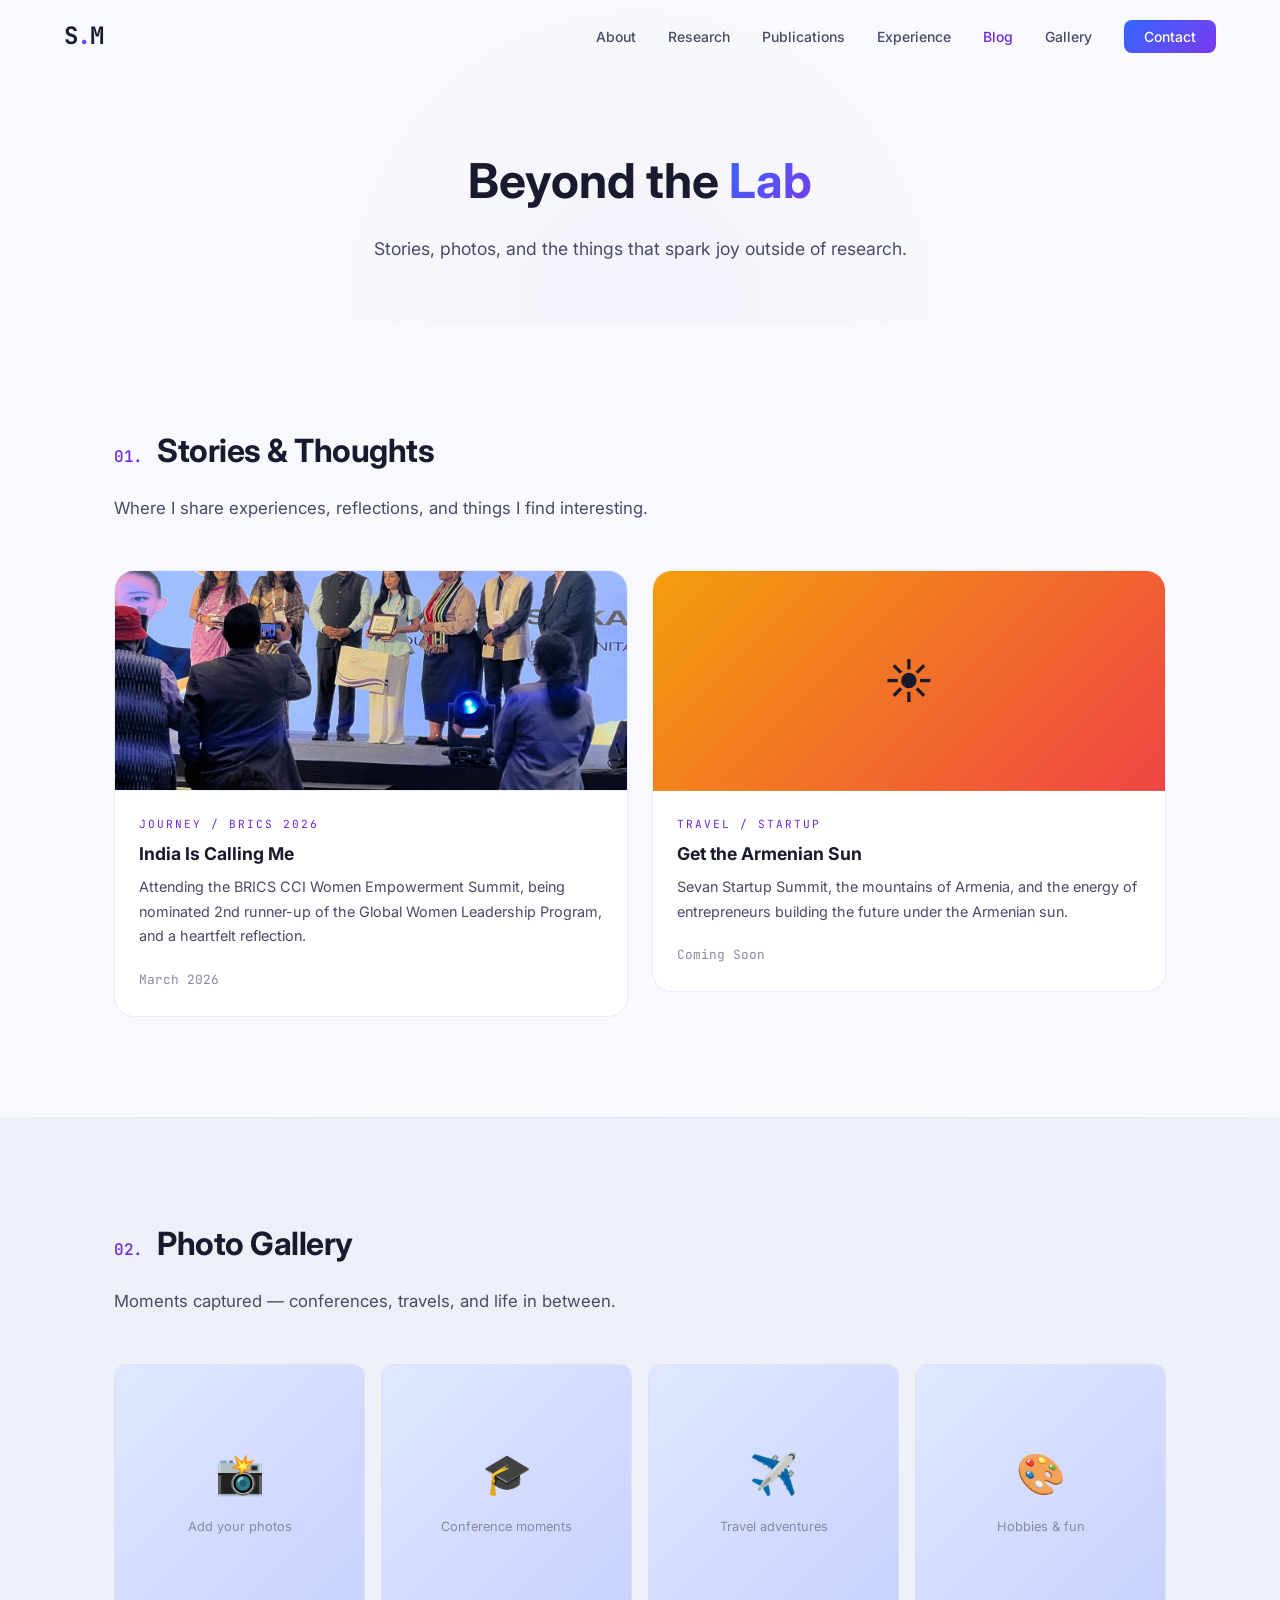
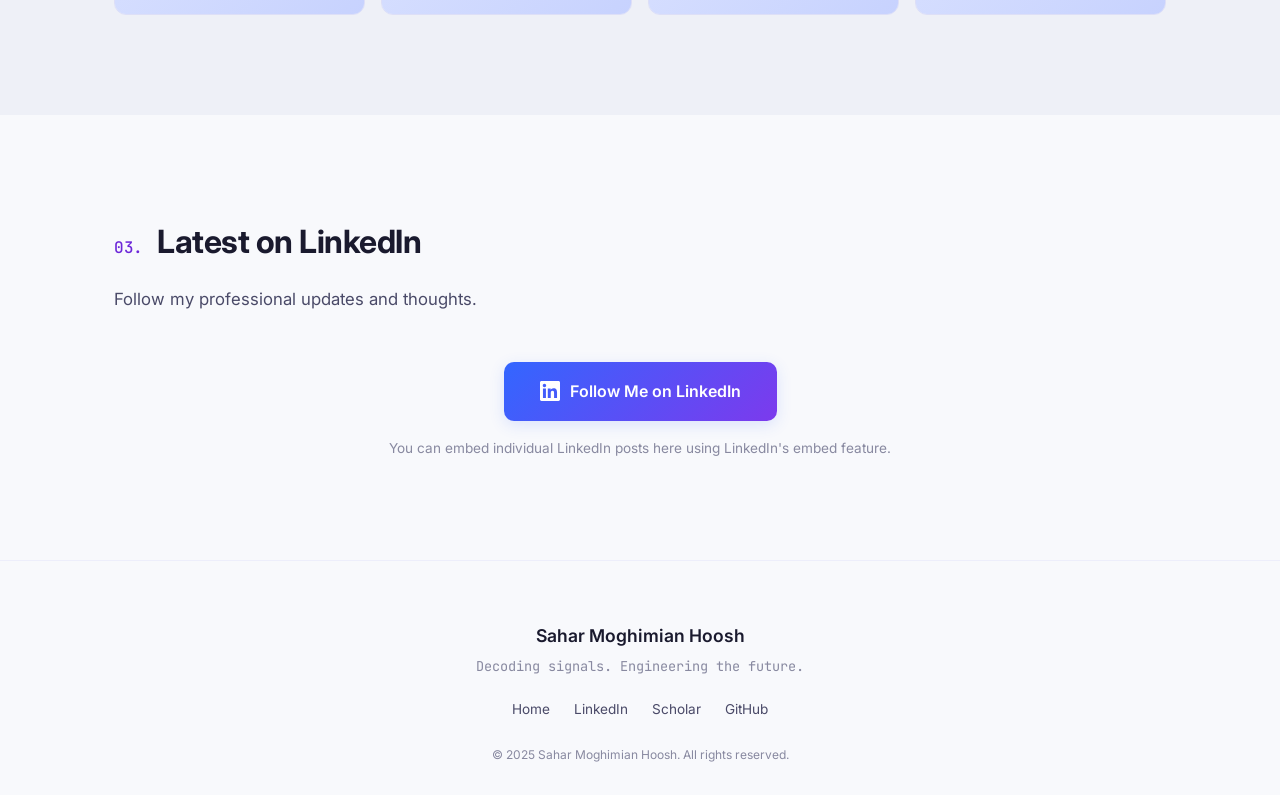
==== commit fcfdb371: "Add India blog post and Armenia placeholder - Full blog post: "India Is Calling Me" with 7 photos fr" ====
--- a/blog.html
+++ b/blog.html
@@ -3,8 +3,24 @@
 <head>
     <meta charset="UTF-8">
     <meta name="viewport" content="width=device-width, initial-scale=1.0">
-    <title>Blog & Life — Sahar Moghimian Hoosh</title>
-    <meta name="description" content="Stories, photos, hobbies, and life beyond research.">
+    <title>Blog & Life | Sahar Moghimian Hoosh — Stories Beyond Research</title>
+    <meta name="description" content="Blog by Sahar Moghimian Hoosh — stories, reflections, and life beyond PhD research in energy systems, NILM, and smart grids at Skoltech.">
+    <meta name="author" content="Sahar Moghimian Hoosh">
+    <meta name="keywords" content="Sahar Moghimian, Sahar Moghimian Hoosh, NILM researcher, Skoltech PhD, energy systems researcher, non-intrusive load monitoring, MoniSensa">
+    <meta name="robots" content="index, follow">
+    <link rel="canonical" href="https://saharmgh.github.io/blog.html">
+    <!-- Open Graph -->
+    <meta property="og:title" content="Blog & Life | Sahar Moghimian Hoosh — Stories Beyond Research">
+    <meta property="og:description" content="Blog by Sahar Moghimian Hoosh — stories, reflections, and life beyond PhD research in energy systems, NILM, and smart grids at Skoltech.">
+    <meta property="og:image" content="https://saharmgh.github.io/assets/images/profile.png">
+    <meta property="og:url" content="https://saharmgh.github.io/blog.html">
+    <meta property="og:type" content="website">
+    <meta property="og:site_name" content="Sahar Moghimian Hoosh">
+    <!-- Twitter Card -->
+    <meta name="twitter:card" content="summary_large_image">
+    <meta name="twitter:title" content="Blog & Life | Sahar Moghimian Hoosh — Stories Beyond Research">
+    <meta name="twitter:description" content="Blog by Sahar Moghimian Hoosh — stories, reflections, and life beyond PhD research in energy systems, NILM, and smart grids at Skoltech.">
+    <meta name="twitter:image" content="https://saharmgh.github.io/assets/images/profile.png">
     <link rel="preconnect" href="https://fonts.googleapis.com">
     <link rel="preconnect" href="https://fonts.gstatic.com" crossorigin>
     <link href="https://fonts.googleapis.com/css2?family=Inter:wght@300;400;500;600;700&family=JetBrains+Mono:wght@400;500&display=swap" rel="stylesheet">
@@ -44,42 +60,31 @@
             <p class="section-subtitle">Where I share experiences, reflections, and things I find interesting.</p>
 
             <div class="blog-grid">
-                <!-- Sample blog post cards — replace with your real content -->
-                <article class="blog-card reveal">
-                    <div style="width:100%;height:220px;background:linear-gradient(135deg, var(--blue), var(--purple));display:flex;align-items:center;justify-content:center;border-bottom:1px solid rgba(99,102,241,0.1);">
-                        <span style="font-size:3rem;">🚀</span>
-                    </div>
-                    <div class="blog-card-body">
-                        <span class="blog-card-tag">Journey</span>
-                        <h3>From Factory Floors to AI Research</h3>
-                        <p>How programming PLCs in Tehran led me to pursue a PhD in energy AI at Skoltech — and everything I learned along the way.</p>
-                        <span class="blog-card-date">Coming Soon</span>
-                    </div>
-                </article>
+                <a href="blog/india-is-calling-me.html" style="text-decoration:none;color:inherit;">
+                    <article class="blog-card reveal">
+                        <img src="assets/images/blog/india/award-stage.jpeg" alt="Sahar at BRICS Summit India" class="blog-card-image">
+                        <div class="blog-card-body">
+                            <span class="blog-card-tag">Journey / BRICS 2026</span>
+                            <h3>India Is Calling Me</h3>
+                            <p>Attending the BRICS CCI Women Empowerment Summit, being nominated 2nd runner-up of the Global Women Leadership Program, and a heartfelt reflection.</p>
+                            <span class="blog-card-date">March 2026</span>
+                        </div>
+                    </article>
+                </a>
 
-                <article class="blog-card reveal">
-                    <div style="width:100%;height:220px;background:linear-gradient(135deg, #7c3aed, #ec4899);display:flex;align-items:center;justify-content:center;border-bottom:1px solid rgba(99,102,241,0.1);">
-                        <span style="font-size:3rem;">🌍</span>
-                    </div>
-                    <div class="blog-card-body">
-                        <span class="blog-card-tag">Travel</span>
-                        <h3>Startup Summits & Global Adventures</h3>
-                        <p>From the Sevan Summit in Armenia to BRICS leadership programs — the places research and entrepreneurship have taken me.</p>
-                        <span class="blog-card-date">Coming Soon</span>
-                    </div>
-                </article>
-
-                <article class="blog-card reveal">
-                    <div style="width:100%;height:220px;background:linear-gradient(135deg, #3b82f6, #22d3ee);display:flex;align-items:center;justify-content:center;border-bottom:1px solid rgba(99,102,241,0.1);">
-                        <span style="font-size:3rem;">⚡</span>
-                    </div>
-                    <div class="blog-card-body">
-                        <span class="blog-card-tag">Tech</span>
-                        <h3>What Is NILM and Why Should You Care?</h3>
-                        <p>A beginner-friendly explanation of Non-Intrusive Load Monitoring and how it could change the way we use energy.</p>
-                        <span class="blog-card-date">Coming Soon</span>
-                    </div>
-                </article>
+                <a href="blog/get-the-armenian-sun.html" style="text-decoration:none;color:inherit;">
+                    <article class="blog-card reveal">
+                        <div style="width:100%;height:220px;background:linear-gradient(135deg, #f59e0b, #ef4444);display:flex;align-items:center;justify-content:center;border-bottom:1px solid rgba(99,102,241,0.1);">
+                            <span style="font-size:3rem;">☀️</span>
+                        </div>
+                        <div class="blog-card-body">
+                            <span class="blog-card-tag">Travel / Startup</span>
+                            <h3>Get the Armenian Sun</h3>
+                            <p>Sevan Startup Summit, the mountains of Armenia, and the energy of entrepreneurs building the future under the Armenian sun.</p>
+                            <span class="blog-card-date">Coming Soon</span>
+                        </div>
+                    </article>
+                </a>
             </div>
         </div>
     </section>
--- a/css/style.css
+++ b/css/style.css
@@ -392,18 +392,119 @@
     position: relative;
     display: flex;
     justify-content: center;
+    align-items: center;
+}
+
+.hero-image-wrapper {
+    position: relative;
+    width: 420px;
+    height: 420px;
 }
 
 .hero-image img {
-    width: 320px;
-    height: 400px;
+    width: 360px;
+    height: 360px;
     object-fit: cover;
     object-position: top;
-    border-radius: var(--radius-lg);
-    position: relative;
+    border-radius: 50%;
+    position: absolute;
+    top: 50%;
+    left: 50%;
+    transform: translate(-50%, -50%);
+    z-index: 3;
+    border: 4px solid #ffffff;
+    box-shadow:
+        0 10px 40px rgba(99, 102, 241, 0.2),
+        0 0 0 8px rgba(99, 102, 241, 0.06),
+        0 0 60px rgba(124, 58, 237, 0.15);
+    transition: var(--transition);
+}
+
+.hero-image img:hover {
+    transform: translate(-50%, -50%) scale(1.03);
+    box-shadow:
+        0 15px 50px rgba(99, 102, 241, 0.3),
+        0 0 0 8px rgba(99, 102, 241, 0.1),
+        0 0 80px rgba(124, 58, 237, 0.2);
+}
+
+/* Orbiting rings */
+.orbit-ring {
+    position: absolute;
+    top: 50%;
+    left: 50%;
+    border-radius: 50%;
+    border: 1.5px solid transparent;
+    transform: translate(-50%, -50%);
+}
+
+.orbit-ring-1 {
+    width: 395px;
+    height: 395px;
+    border-color: rgba(99, 102, 241, 0.15);
+    border-top-color: rgba(51, 102, 255, 0.5);
+    border-right-color: rgba(124, 58, 237, 0.3);
+    animation: orbitSpin 8s linear infinite;
+    z-index: 2;
+}
+
+.orbit-ring-2 {
+    width: 430px;
+    height: 430px;
+    border-color: rgba(124, 58, 237, 0.08);
+    border-bottom-color: rgba(124, 58, 237, 0.35);
+    border-left-color: rgba(51, 102, 255, 0.2);
+    animation: orbitSpin 12s linear infinite reverse;
     z-index: 1;
-    border: 2px solid rgba(99, 102, 241, 0.15);
-    box-shadow: 0 20px 60px rgba(99, 102, 241, 0.1);
+}
+
+.orbit-ring-3 {
+    width: 460px;
+    height: 460px;
+    border-color: rgba(99, 102, 241, 0.05);
+    border-top-color: rgba(8, 145, 178, 0.2);
+    animation: orbitSpin 16s linear infinite;
+    z-index: 0;
+}
+
+/* Orbiting dots */
+.orbit-dot {
+    position: absolute;
+    width: 8px;
+    height: 8px;
+    border-radius: 50%;
+    z-index: 4;
+}
+
+.orbit-dot-1 {
+    top: -4px;
+    left: 50%;
+    transform: translateX(-50%);
+    background: var(--blue);
+    box-shadow: 0 0 12px var(--glow-blue);
+}
+
+.orbit-dot-2 {
+    bottom: -4px;
+    left: 50%;
+    transform: translateX(-50%);
+    background: var(--purple);
+    box-shadow: 0 0 12px var(--glow-purple);
+}
+
+.orbit-dot-3 {
+    top: 50%;
+    right: -4px;
+    transform: translateY(-50%);
+    background: var(--indigo);
+    box-shadow: 0 0 10px var(--glow-indigo);
+    width: 6px;
+    height: 6px;
+}
+
+@keyframes orbitSpin {
+    from { transform: translate(-50%, -50%) rotate(0deg); }
+    to { transform: translate(-50%, -50%) rotate(360deg); }
 }
 
 .image-glow {
@@ -411,17 +512,18 @@
     top: 50%;
     left: 50%;
     transform: translate(-50%, -50%);
-    width: 300px;
+    width: 380px;
     height: 380px;
-    background: radial-gradient(ellipse, var(--glow-purple), var(--glow-blue), transparent 70%);
-    filter: blur(40px);
+    background: radial-gradient(circle, var(--glow-purple), var(--glow-blue), transparent 70%);
+    filter: blur(50px);
     z-index: 0;
     animation: pulseGlow 4s ease-in-out infinite alternate;
+    border-radius: 50%;
 }
 
 @keyframes pulseGlow {
-    0% { opacity: 0.5; transform: translate(-50%, -50%) scale(1); }
-    100% { opacity: 0.8; transform: translate(-50%, -50%) scale(1.1); }
+    0% { opacity: 0.4; transform: translate(-50%, -50%) scale(1); }
+    100% { opacity: 0.7; transform: translate(-50%, -50%) scale(1.15); }
 }
 
 /* Scroll indicator */
@@ -1176,10 +1278,19 @@
         order: -1;
     }
 
+    .hero-image-wrapper {
+        width: 260px;
+        height: 260px;
+    }
+
     .hero-image img {
-        width: 240px;
-        height: 300px;
-    }
+        width: 220px;
+        height: 220px;
+    }
+
+    .orbit-ring-1 { width: 250px; height: 250px; }
+    .orbit-ring-2 { width: 275px; height: 275px; }
+    .orbit-ring-3 { width: 295px; height: 295px; }
 
     .about-grid {
         grid-template-columns: 1fr;
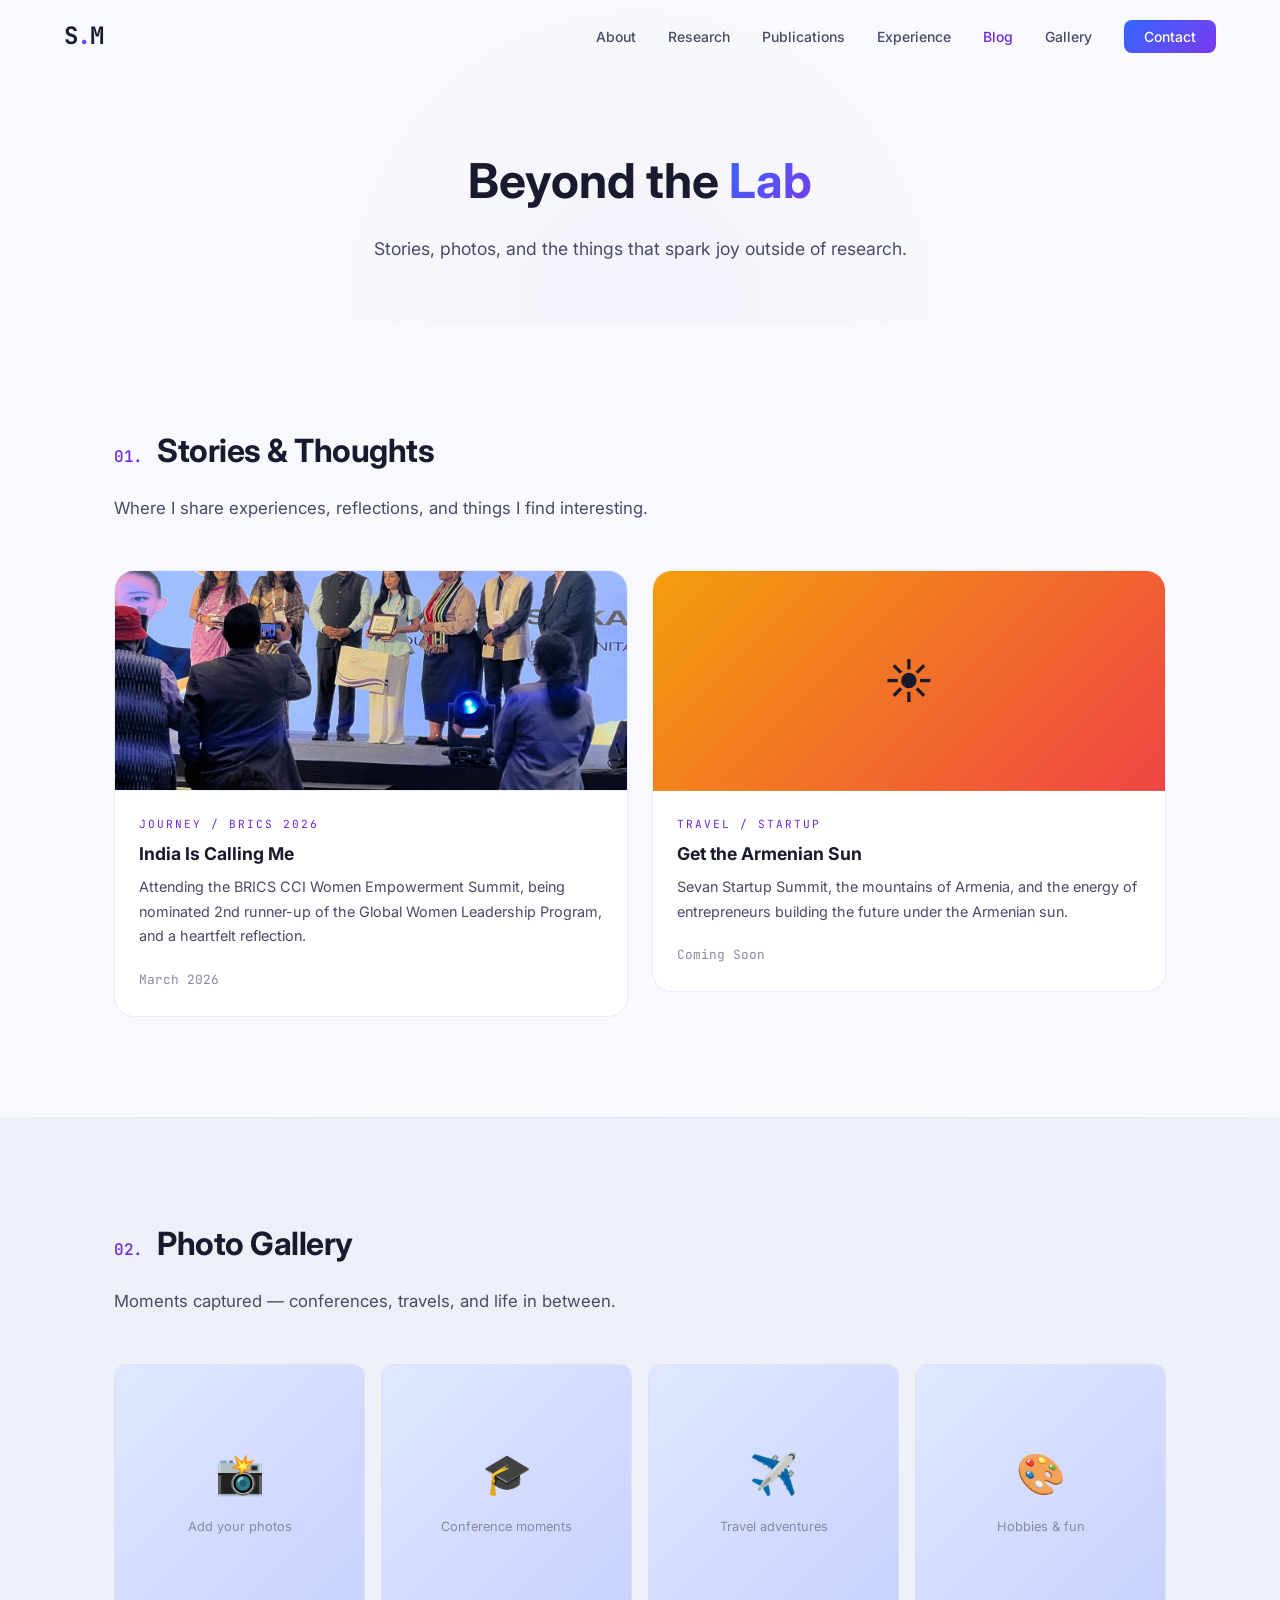
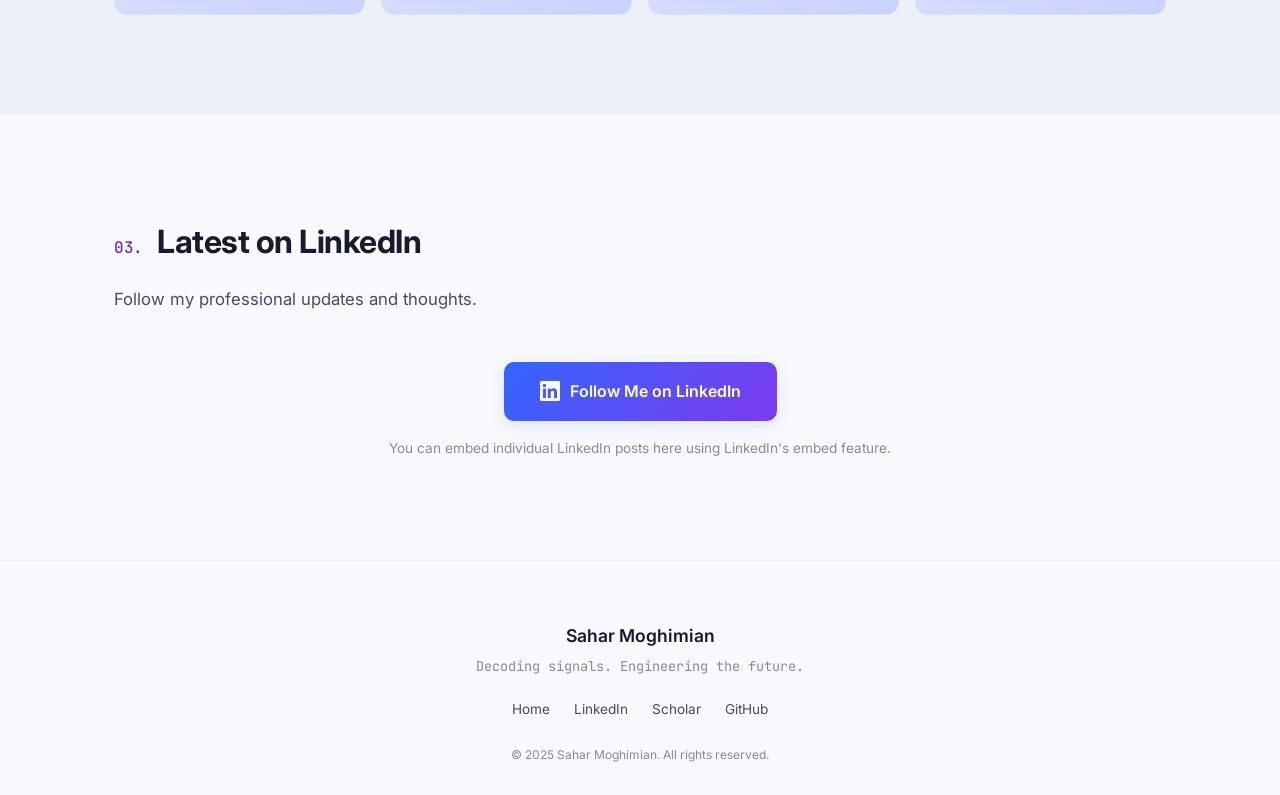
==== commit db118d4e: "Update profile: researcher framing, VisiWatt, refreshed publications Align the site with the current" ====
--- a/blog.html
+++ b/blog.html
@@ -3,23 +3,23 @@
 <head>
     <meta charset="UTF-8">
     <meta name="viewport" content="width=device-width, initial-scale=1.0">
-    <title>Blog & Life | Sahar Moghimian Hoosh — Stories Beyond Research</title>
-    <meta name="description" content="Blog by Sahar Moghimian Hoosh — stories, reflections, and life beyond PhD research in energy systems, NILM, and smart grids at Skoltech.">
-    <meta name="author" content="Sahar Moghimian Hoosh">
-    <meta name="keywords" content="Sahar Moghimian, Sahar Moghimian Hoosh, NILM researcher, Skoltech PhD, energy systems researcher, non-intrusive load monitoring, MoniSensa">
+    <title>Blog & Life | Sahar Moghimian — Stories Beyond Research</title>
+    <meta name="description" content="Blog by Sahar Moghimian — stories, reflections, and life beyond research in energy systems, NILM, and smart grids.">
+    <meta name="author" content="Sahar Moghimian">
+    <meta name="keywords" content="Sahar Moghimian, Sahar Moghimian, NILM researcher, energy disaggregation, energy systems researcher, non-intrusive load monitoring, high-frequency data">
     <meta name="robots" content="index, follow">
     <link rel="canonical" href="https://saharmgh.github.io/blog.html">
     <!-- Open Graph -->
-    <meta property="og:title" content="Blog & Life | Sahar Moghimian Hoosh — Stories Beyond Research">
-    <meta property="og:description" content="Blog by Sahar Moghimian Hoosh — stories, reflections, and life beyond PhD research in energy systems, NILM, and smart grids at Skoltech.">
+    <meta property="og:title" content="Blog & Life | Sahar Moghimian — Stories Beyond Research">
+    <meta property="og:description" content="Blog by Sahar Moghimian — stories, reflections, and life beyond research in energy systems, NILM, and smart grids.">
     <meta property="og:image" content="https://saharmgh.github.io/assets/images/profile.png">
     <meta property="og:url" content="https://saharmgh.github.io/blog.html">
     <meta property="og:type" content="website">
-    <meta property="og:site_name" content="Sahar Moghimian Hoosh">
+    <meta property="og:site_name" content="Sahar Moghimian">
     <!-- Twitter Card -->
     <meta name="twitter:card" content="summary_large_image">
-    <meta name="twitter:title" content="Blog & Life | Sahar Moghimian Hoosh — Stories Beyond Research">
-    <meta name="twitter:description" content="Blog by Sahar Moghimian Hoosh — stories, reflections, and life beyond PhD research in energy systems, NILM, and smart grids at Skoltech.">
+    <meta name="twitter:title" content="Blog & Life | Sahar Moghimian — Stories Beyond Research">
+    <meta name="twitter:description" content="Blog by Sahar Moghimian — stories, reflections, and life beyond research in energy systems, NILM, and smart grids.">
     <meta name="twitter:image" content="https://saharmgh.github.io/assets/images/profile.png">
     <link rel="preconnect" href="https://fonts.googleapis.com">
     <link rel="preconnect" href="https://fonts.gstatic.com" crossorigin>
@@ -148,7 +148,7 @@
     <footer class="footer">
         <div class="container">
             <div class="footer-content">
-                <p class="footer-name">Sahar Moghimian Hoosh</p>
+                <p class="footer-name">Sahar Moghimian</p>
                 <p class="footer-tagline">Decoding signals. Engineering the future.</p>
                 <div class="footer-links">
                     <a href="index.html">Home</a>
@@ -156,7 +156,7 @@
                     <a href="https://scholar.google.com/citations?user=whAYE34AAAAJ&hl=en" target="_blank" rel="noopener">Scholar</a>
                     <a href="https://github.com/Saharmgh" target="_blank" rel="noopener">GitHub</a>
                 </div>
-                <p class="footer-copy">&copy; 2025 Sahar Moghimian Hoosh. All rights reserved.</p>
+                <p class="footer-copy">&copy; 2025 Sahar Moghimian. All rights reserved.</p>
             </div>
         </div>
     </footer>
